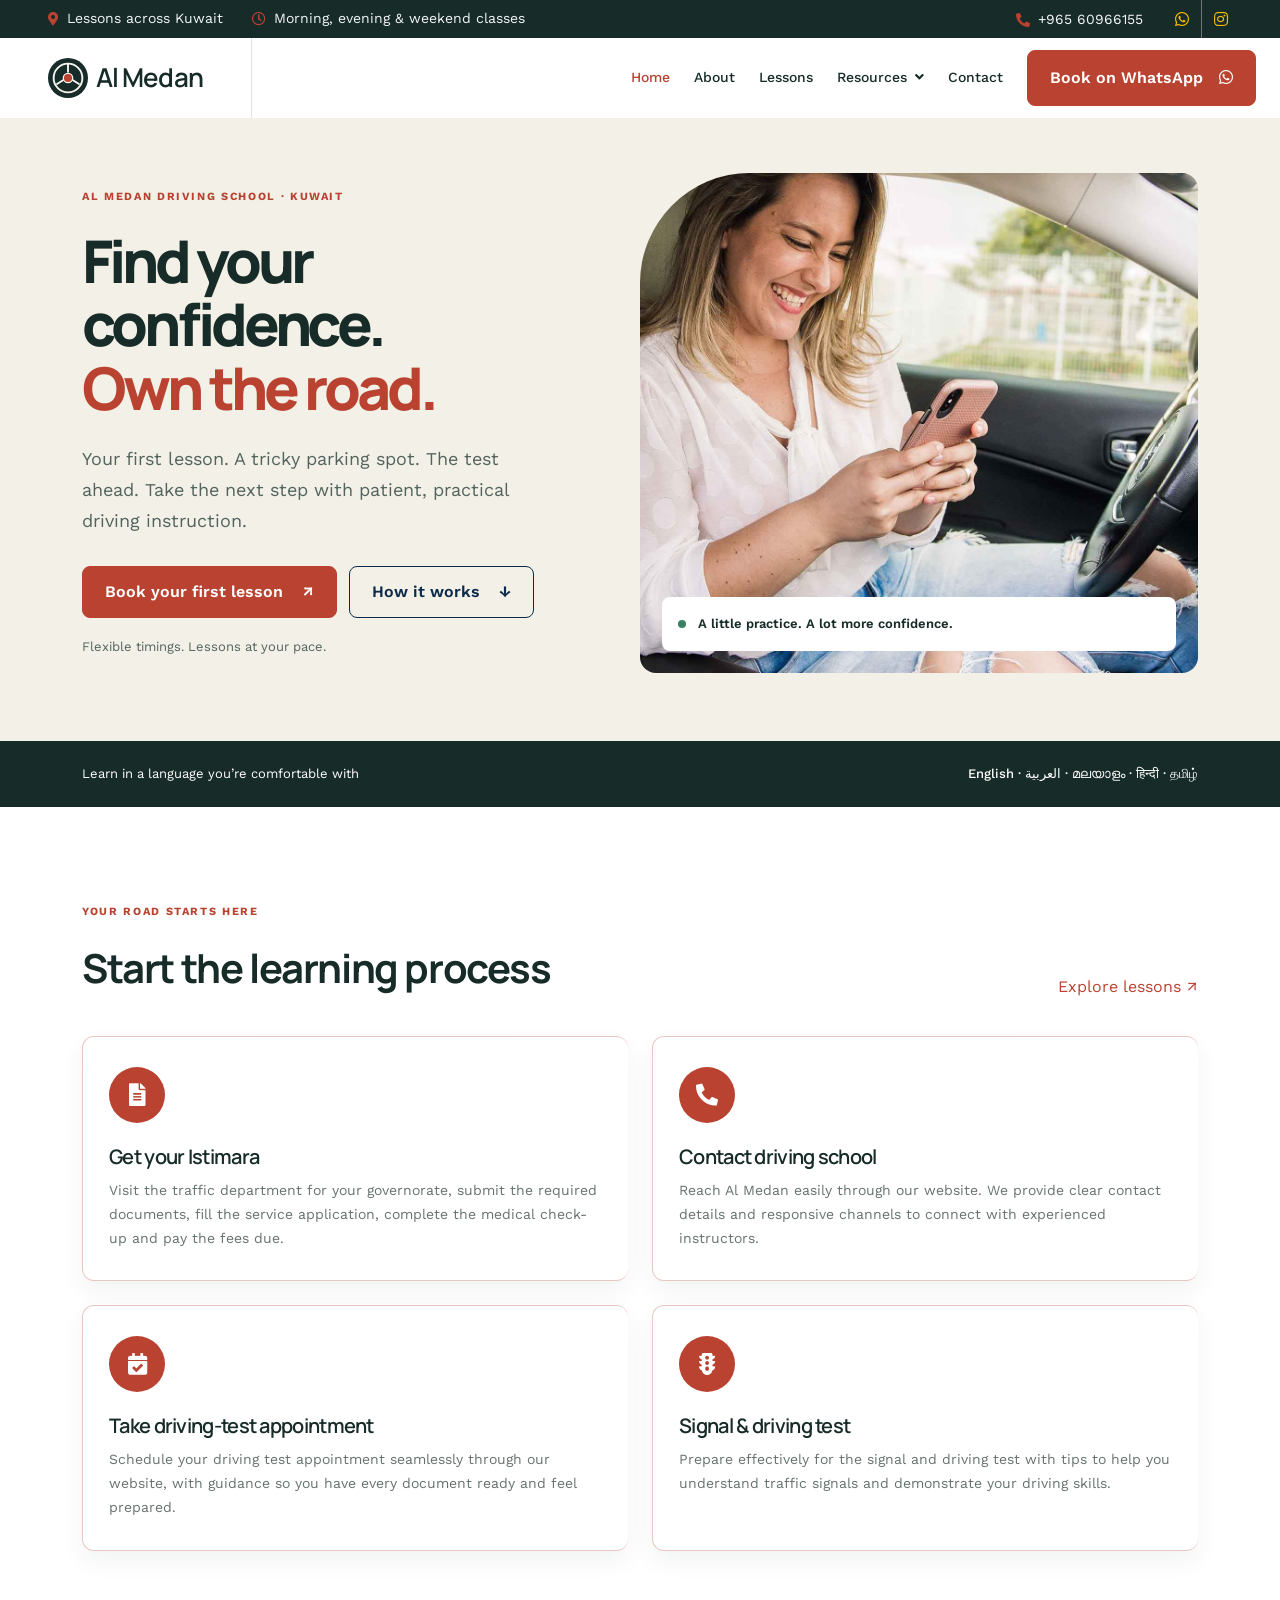
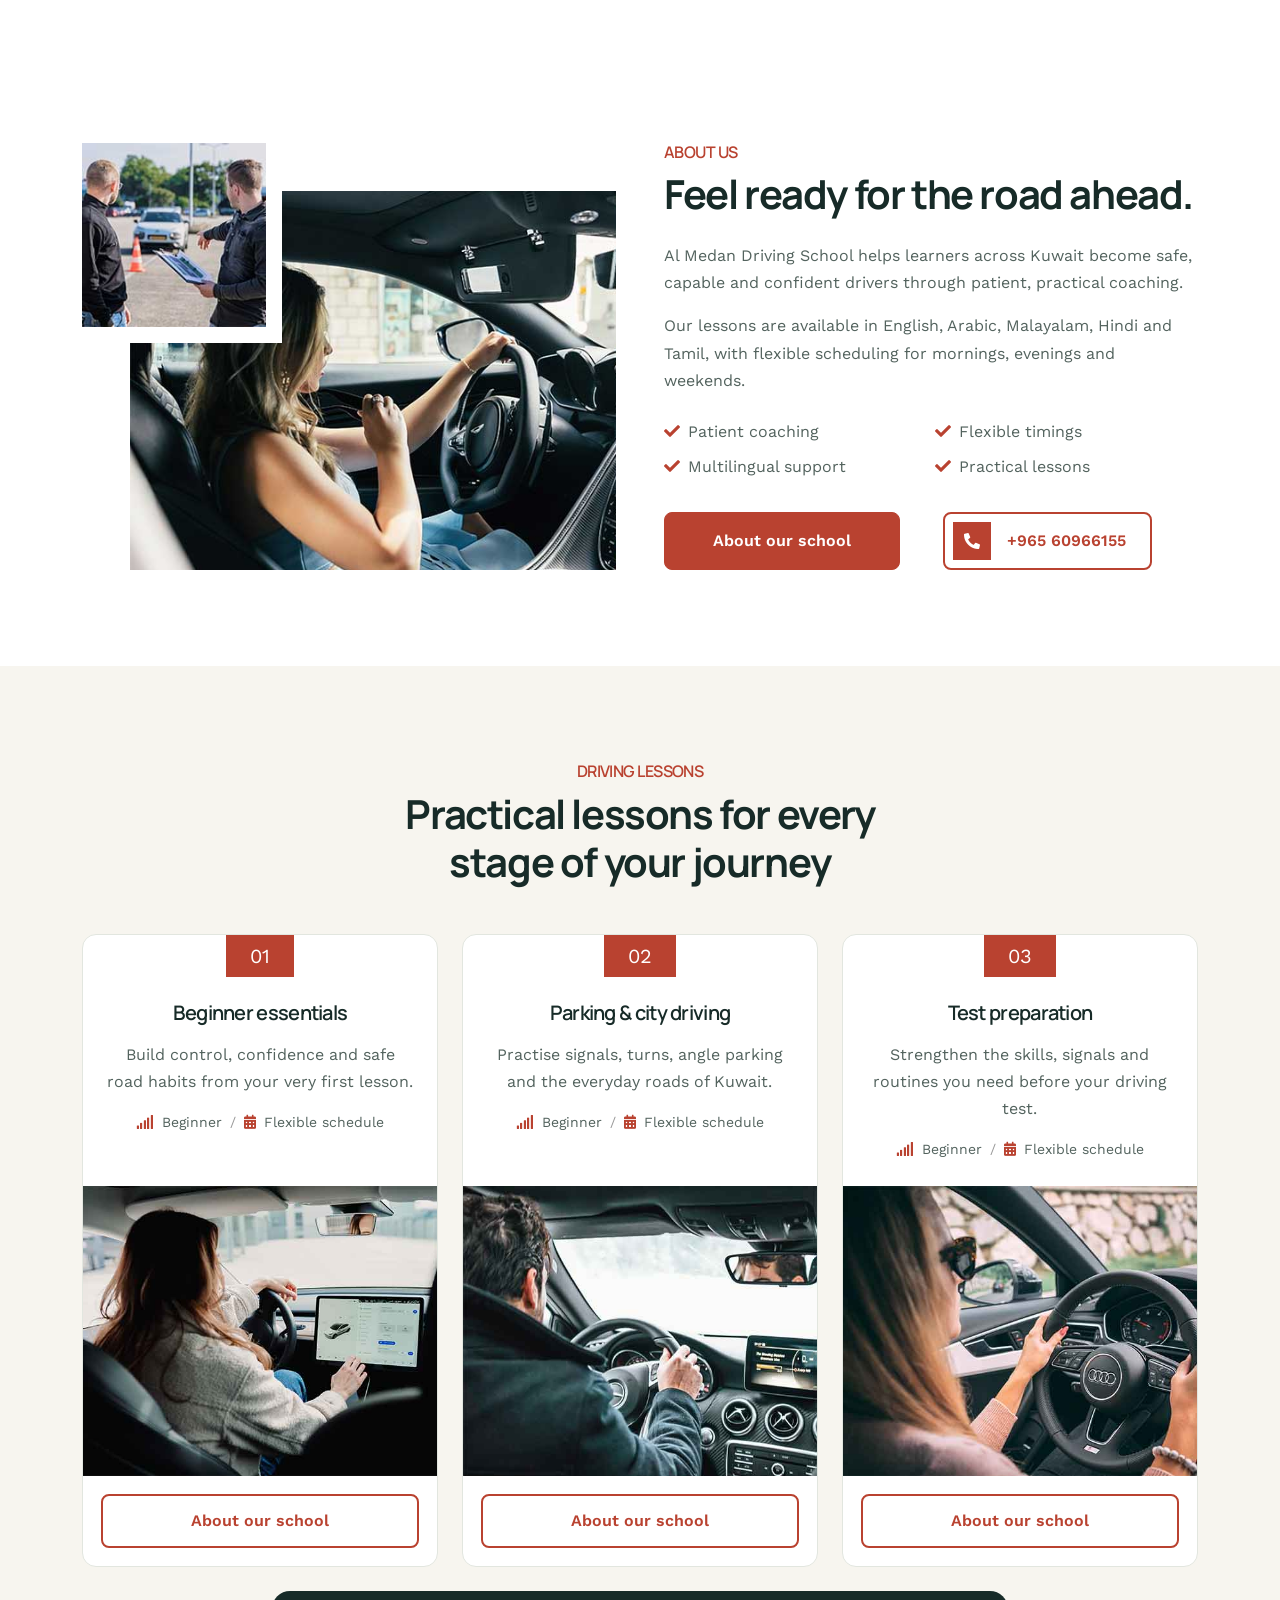
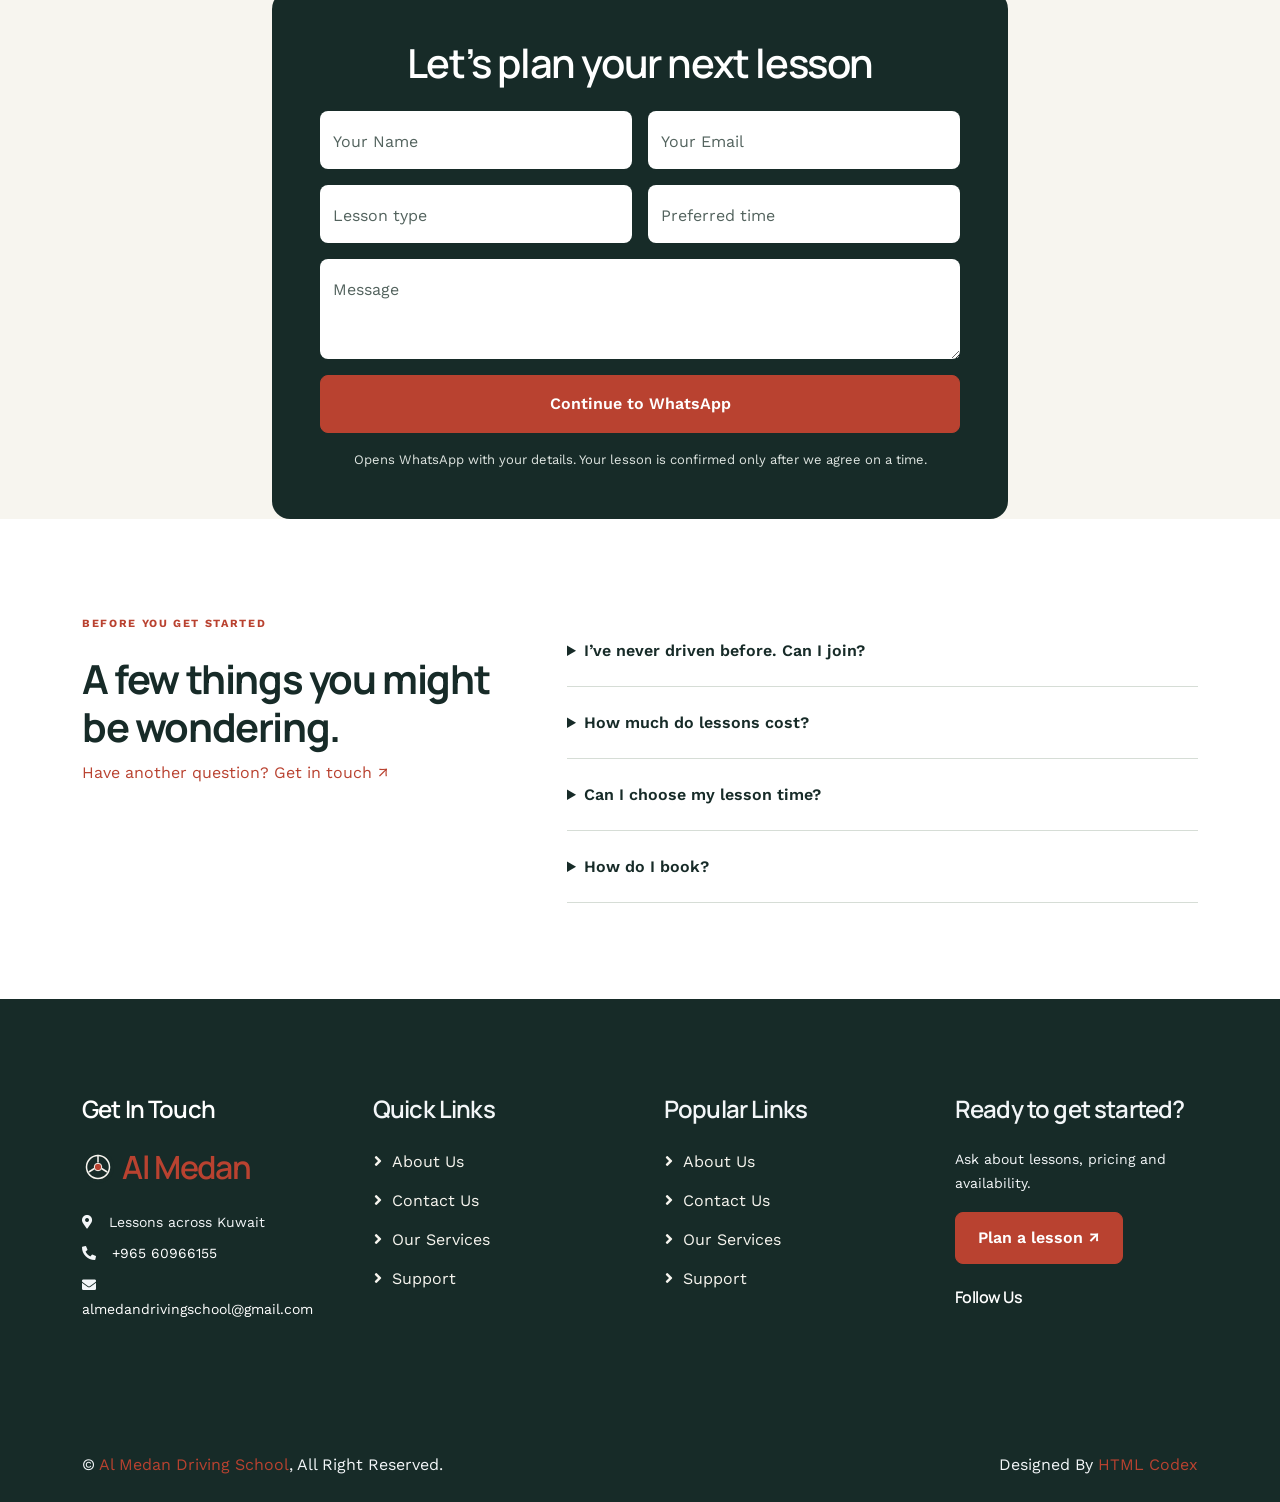
==== index.html @ 03fe1aea "fixes to logo and content" ====
<!DOCTYPE html>
<html lang="en">

<head>
    <meta charset="utf-8">
    <meta name="description" content="Al Medan Driving School offers practical driving lessons, test preparation and multilingual support across Kuwait.">
    <title>Al Medan Driving School | Drive with confidence</title>
    <meta content="width=device-width, initial-scale=1.0" name="viewport">
    <meta content="" name="keywords">
    

    <!-- Favicon -->
    <link rel="icon" type="image/svg+xml" href="img/logo-mark.svg">

    <!-- Google Web Fonts -->
    <link rel="preconnect" href="https://fonts.googleapis.com">
    <link rel="preconnect" href="https://fonts.gstatic.com" crossorigin>
    <link href="https://fonts.googleapis.com/css2?family=Manrope:wght@400;500;600;700;800&family=Work+Sans:wght@400;500;600;700&display=swap" rel="stylesheet"> 

    <!-- Icon Font Stylesheet -->
    <link href="https://cdnjs.cloudflare.com/ajax/libs/font-awesome/5.10.0/css/all.min.css" rel="stylesheet">
    <link href="https://cdn.jsdelivr.net/npm/bootstrap-icons@1.4.1/font/bootstrap-icons.css" rel="stylesheet">

    <!-- Libraries Stylesheet -->
    <link href="lib/animate/animate.min.css" rel="stylesheet">
    <link href="lib/owlcarousel/assets/owl.carousel.min.css" rel="stylesheet">

    <!-- Customized Bootstrap Stylesheet -->
    <link href="css/bootstrap.min.css" rel="stylesheet">

    <!-- Template Stylesheet -->
    <link href="css/style.css" rel="stylesheet">
</head>

<body>
    <a class="skip-link" href="#main-content">Skip to content</a>
    


    <!-- Topbar Start -->
    <div class="container-fluid bg-dark text-light p-0">
        <div class="row gx-0 d-none d-lg-flex">
            <div class="col-lg-7 px-5 text-start">
                <div class="h-100 d-inline-flex align-items-center me-4">
                    <small class="fa fa-map-marker-alt text-primary me-2"></small>
                    <small>Lessons across Kuwait</small>
                </div>
                <div class="h-100 d-inline-flex align-items-center">
                    <small class="far fa-clock text-primary me-2"></small>
                    <small>Morning, evening & weekend classes</small>
                </div>
            </div>
            <div class="col-lg-5 px-5 text-end">
                <div class="h-100 d-inline-flex align-items-center me-4">
                    <small class="fa fa-phone-alt text-primary me-2"></small>
                    <small>+965 60966155</small>
                </div>
                <div class="h-100 d-inline-flex align-items-center mx-n2">
                    <a class="btn btn-square btn-link rounded-0 border-0 border-end border-secondary" href="https://wa.me/96560966155" aria-label="WhatsApp"><i class="fab fa-whatsapp"></i></a>
                    <a class="btn btn-square btn-link rounded-0" href="https://www.instagram.com/almedandrivingschool/" aria-label="Instagram"><i class="fab fa-instagram"></i></a>
                </div>
            </div>
        </div>
    </div>
    <!-- Topbar End -->


    <!-- Navbar Start -->
    <nav class="navbar navbar-expand-lg bg-white navbar-light sticky-top p-0">
        <a href="index.html" class="navbar-brand d-flex align-items-center border-end px-4 px-lg-5">
            <img src="img/logo-mark.svg" width="40" height="40" class="me-2" alt=""><h2 class="m-0">Al Medan</h2>
        </a>
        <button type="button" class="navbar-toggler me-4" data-bs-toggle="collapse" data-bs-target="#navbarCollapse" aria-controls="navbarCollapse" aria-expanded="false" aria-label="Toggle navigation">
            <span class="navbar-toggler-icon"></span>
        </button>
        <div class="collapse navbar-collapse" id="navbarCollapse">
            <div class="navbar-nav ms-auto p-4 p-lg-0">
                <a href="index.html" class="nav-item nav-link active" aria-current="page">Home</a>
                <a href="about.html" class="nav-item nav-link">About</a>
                <a href="courses.html" class="nav-item nav-link">Lessons</a>
                <div class="nav-item dropdown">
                    <a href="#" class="nav-link dropdown-toggle" data-bs-toggle="dropdown">Resources</a>
                    <div class="dropdown-menu bg-light m-0">
                        <a href="appointment.html" class="dropdown-item">Book a lesson</a>
                        <a href="team.html" class="dropdown-item">Our instructor</a>
                        <a href="testimonial.html" class="dropdown-item">Student reviews</a>
                    </div>
                </div>
                <a href="contact.html" class="nav-item nav-link">Contact</a>
            </div>
            <a href="https://wa.me/96560966155?text=Hello%20Al%20Medan%2C%20I%20want%20to%20book%20a%20driving%20lesson" class="btn btn-primary py-4 px-lg-5 d-none d-lg-block">Book on WhatsApp<i class="fab fa-whatsapp ms-3"></i></a>
        </div>
    </nav>
    <!-- Navbar End -->


    <main id="main-content">
    <section class="hero-section">
      <div class="container"><div class="row align-items-center g-0">
        <div class="col-lg-6 hero-copy"><div class="hero-content">
          <p class="eyebrow">AL MEDAN DRIVING SCHOOL · KUWAIT</p>
          <h1>Find your confidence.<br><span>Own the road.</span></h1>
          <p class="hero-description">Your first lesson. A tricky parking spot. The test ahead. Take the next step with patient, practical driving instruction.</p>
          <div class="hero-actions"><a href="appointment.html" class="btn btn-primary">Book your first lesson <span aria-hidden="true">↗</span></a><a href="#process" class="btn btn-outline-dark">How it works <span aria-hidden="true">↓</span></a></div>
          <p class="hero-note">Flexible timings. Lessons at your pace.</p>
        </div></div>
        <div class="col-lg-6"><div class="hero-visual"><img src="img/carousel-1.jpg" alt="Driving practice with an instructor" fetchpriority="high" width="1920" height="1080"><div class="hero-photo-label"><span class="status-dot"></span> A little practice. A lot more confidence.</div></div></div>
      </div></div>
    </section>
    <div class="language-strip"><div class="container"><span>Learn in a language you’re comfortable with</span><strong>English · العربية · മലയാളം · हिन्दी · தமிழ்</strong></div></div>
    <section class="container py-6" id="process" aria-labelledby="process-title">
      <div class="section-heading"><div><p class="eyebrow">YOUR ROAD STARTS HERE</p><h2 id="process-title" class="display-6">Start the learning process</h2></div><a href="courses.html">Explore lessons <span aria-hidden="true">↗</span></a></div>
      <div class="row g-4">
        <div class="col-md-6"><div class="process-card"><div class="process-icon"><i class="fa fa-file-alt"></i></div><h3>Get your Istimara</h3><p>Visit the traffic department for your governorate, submit the required documents, fill the service application, complete the medical check-up and pay the fees due.</p></div></div>
        <div class="col-md-6"><div class="process-card"><div class="process-icon"><i class="fa fa-phone-alt"></i></div><h3>Contact driving school</h3><p>Reach Al Medan easily through our website. We provide clear contact details and responsive channels to connect with experienced instructors.</p></div></div>
        <div class="col-md-6"><div class="process-card"><div class="process-icon"><i class="fa fa-calendar-check"></i></div><h3>Take driving-test appointment</h3><p>Schedule your driving test appointment seamlessly through our website, with guidance so you have every document ready and feel prepared.</p></div></div>
        <div class="col-md-6"><div class="process-card"><div class="process-icon"><i class="fa fa-traffic-light"></i></div><h3>Signal &amp; driving test</h3><p>Prepare effectively for the signal and driving test with tips to help you understand traffic signals and demonstrate your driving skills.</p></div></div>
      </div>
    </section>


    <!-- About Start -->
    <div class="container-fluid py-6">
        <div class="container">
            <div class="row g-5">
                <div class="col-lg-6 wow fadeInUp" data-wow-delay="0.1s">
                    <div class="position-relative overflow-hidden ps-5 pt-5 h-100" style="min-height: 400px;">
                        <img class="position-absolute w-100 h-100" src="img/about-1.jpg" alt="" style="object-fit: cover;">
                        <img class="position-absolute top-0 start-0 bg-white pe-3 pb-3" src="img/about-2.jpg" alt="" style="width: 200px; height: 200px;">
                    </div>
                </div>
                <div class="col-lg-6 wow fadeInUp" data-wow-delay="0.5s">
                    <div class="h-100">
                        <h6 class="text-primary text-uppercase mb-2">About Us</h6>
                        <h1 class="display-6 mb-4">Feel ready for the road ahead.</h1>
                        <p>Al Medan Driving School helps learners across Kuwait become safe, capable and confident drivers through patient, practical coaching.</p>
                        <p class="mb-4">Our lessons are available in English, Arabic, Malayalam, Hindi and Tamil, with flexible scheduling for mornings, evenings and weekends.</p>
                        <div class="row g-2 mb-4 pb-2">
                            <div class="col-sm-6">
                                <i class="fa fa-check text-primary me-2"></i>Patient coaching
                            </div>
                            <div class="col-sm-6">
                                <i class="fa fa-check text-primary me-2"></i>Flexible timings
                            </div>
                            <div class="col-sm-6">
                                <i class="fa fa-check text-primary me-2"></i>Multilingual support 
                            </div>
                            <div class="col-sm-6">
                                <i class="fa fa-check text-primary me-2"></i>Practical lessons
                            </div>
                        </div>
                        <div class="row g-4">
                            <div class="col-sm-6">
                                <a class="btn btn-primary py-3 px-5" href="about.html">About our school</a>
                            </div>
                            <div class="col-sm-6">
                                <a class="d-inline-flex align-items-center btn btn-outline-primary border-2 p-2" href="tel:+96560966155">
                                    <span class="flex-shrink-0 btn-square bg-primary">
                                        <i class="fa fa-phone-alt text-white"></i>
                                    </span>
                                    <span class="px-3">+965 60966155</span>
                                </a>
                            </div>
                        </div>
                    </div>
                </div>
            </div>
        </div>
    </div>
    <!-- About End -->


    <!-- Courses Start -->
    <div class="container-fluid courses my-6 py-6 pb-0">
        <div class="container">
            <div class="text-center mx-auto mb-5 wow fadeInUp" data-wow-delay="0.1s" style="max-width: 500px;">
                <h6 class="text-primary text-uppercase mb-2">Driving lessons</h6>
                <h1 class="display-6 mb-4">Practical lessons for every stage of your journey</h1>
            </div>
            <div class="row g-4 justify-content-center">
                <div class="col-lg-4 col-md-6 wow fadeInUp" data-wow-delay="0.1s">
                    <div class="courses-item d-flex flex-column bg-white overflow-hidden h-100">
                        <div class="text-center p-4 pt-0">
                            <div class="d-inline-block bg-primary text-white fs-5 py-1 px-4 mb-4">01</div>
                            <h5 class="mb-3">Beginner essentials</h5>
                            <p>Build control, confidence and safe road habits from your very first lesson.</p>
                            <ol class="breadcrumb justify-content-center mb-0">
                                <li class="breadcrumb-item small"><i class="fa fa-signal text-primary me-2"></i>Beginner</li>
                                <li class="breadcrumb-item small"><i class="fa fa-calendar-alt text-primary me-2"></i>Flexible schedule</li>
                            </ol>
                        </div>
                        <div class="position-relative mt-auto">
                            <img class="img-fluid" src="img/courses-1.jpg" alt="">
                            <div class="courses-overlay">
                                <a class="btn btn-outline-primary border-2" href="about.html">About our school</a>
                            </div>
                        </div>
                    </div>
                </div>
                <div class="col-lg-4 col-md-6 wow fadeInUp" data-wow-delay="0.3s">
                    <div class="courses-item d-flex flex-column bg-white overflow-hidden h-100">
                        <div class="text-center p-4 pt-0">
                            <div class="d-inline-block bg-primary text-white fs-5 py-1 px-4 mb-4">02</div>
                            <h5 class="mb-3">Parking & city driving</h5>
                            <p>Practise signals, turns, angle parking and the everyday roads of Kuwait.</p>
                            <ol class="breadcrumb justify-content-center mb-0">
                                <li class="breadcrumb-item small"><i class="fa fa-signal text-primary me-2"></i>Beginner</li>
                                <li class="breadcrumb-item small"><i class="fa fa-calendar-alt text-primary me-2"></i>Flexible schedule</li>
                            </ol>
                        </div>
                        <div class="position-relative mt-auto">
                            <img class="img-fluid" src="img/courses-2.jpg" alt="">
                            <div class="courses-overlay">
                                <a class="btn btn-outline-primary border-2" href="about.html">About our school</a>
                            </div>
                        </div>
                    </div>
                </div>
                <div class="col-lg-4 col-md-6 wow fadeInUp" data-wow-delay="0.5s">
                    <div class="courses-item d-flex flex-column bg-white overflow-hidden h-100">
                        <div class="text-center p-4 pt-0">
                            <div class="d-inline-block bg-primary text-white fs-5 py-1 px-4 mb-4">03</div>
                            <h5 class="mb-3">Test preparation</h5>
                            <p>Strengthen the skills, signals and routines you need before your driving test.</p>
                            <ol class="breadcrumb justify-content-center mb-0">
                                <li class="breadcrumb-item small"><i class="fa fa-signal text-primary me-2"></i>Beginner</li>
                                <li class="breadcrumb-item small"><i class="fa fa-calendar-alt text-primary me-2"></i>Flexible schedule</li>
                            </ol>
                        </div>
                        <div class="position-relative mt-auto">
                            <img class="img-fluid" src="img/courses-3.jpg" alt="">
                            <div class="courses-overlay">
                                <a class="btn btn-outline-primary border-2" href="about.html">About our school</a>
                            </div>
                        </div>
                    </div>
                </div>
                <div class="col-lg-8 my-6 mb-0 wow fadeInUp" data-wow-delay="0.1s">
                    <div class="bg-primary text-center p-5">
                        <h1 class="mb-4">Let’s plan your next lesson</h1>
                        <form class="enquiry-form">
                            <div class="row g-3">
                                <div class="col-sm-6">
                                    <div class="form-floating">
                                        <input type="text" class="form-control border-0" id="gname" required autocomplete="name" maxlength="100" placeholder="Your name">
                                        <label for="gname">Your Name</label>
                                    </div>
                                </div>
                                <div class="col-sm-6">
                                    <div class="form-floating">
                                        <input autocomplete="email" type="email" class="form-control border-0" id="gmail" placeholder="Your email">
                                        <label for="gmail">Your Email</label>
                                    </div>
                                </div>
                                <div class="col-sm-6">
                                    <div class="form-floating">
                                        <input type="text" class="form-control border-0" id="cname" placeholder="Lesson type">
                                        <label for="cname">Lesson type</label>
                                    </div>
                                </div>
                                <div class="col-sm-6">
                                    <div class="form-floating">
                                        <input type="text" class="form-control border-0" id="cage" placeholder="Preferred time">
                                        <label for="cage">Preferred time</label>
                                    </div>
                                </div>
                                <div class="col-12">
                                    <div class="form-floating">
                                        <textarea class="form-control border-0" placeholder="Leave a message here" id="message" style="height: 100px"></textarea>
                                        <label for="message">Message</label>
                                    </div>
                                </div>
                                <div class="col-12">
                                    <button class="btn btn-dark w-100 py-3" type="submit">Continue to WhatsApp</button>
                                </div>
                            </div>
                        <p class="form-note mt-3 mb-0">Opens WhatsApp with your details. Your lesson is confirmed only after we agree on a time.</p></form>
                    </div>
                </div>
            </div>
        </div>
    </div>
    <!-- Courses End -->


    <section class="container py-6" aria-labelledby="faq-title"><div class="row g-5"><div class="col-lg-5"><p class="eyebrow">BEFORE YOU GET STARTED</p><h2 class="display-6" id="faq-title">A few things you might be wondering.</h2><a href="contact.html">Have another question? Get in touch ↗</a></div><div class="col-lg-7 faq-list"><details><summary>I’ve never driven before. Can I join?</summary><p>Beginner lessons focus on vehicle control and safe road habits. Tell us your experience when you enquire so we can discuss a suitable starting point.</p></details><details><summary>How much do lessons cost?</summary><p>Contact us for current pricing and available lesson options before you book.</p></details><details><summary>Can I choose my lesson time?</summary><p>Ask about morning, evening and weekend classes. Your instructor will confirm an available time with you.</p></details><details><summary>How do I book?</summary><p>Complete the enquiry form to prepare a WhatsApp message. Send it to discuss lesson options and confirm your booking.</p></details></div></div></section>


    </main>
    <!-- Footer Start -->
    <div class="container-fluid bg-dark text-light footer my-6 mb-0 py-6 wow fadeIn" data-wow-delay="0.1s">
        <div class="container">
            <div class="row g-5">
                <div class="col-lg-3 col-md-6">
                    <h4 class="text-white mb-4">Get In Touch</h4>
                    <h2 class="text-primary mb-4 d-flex align-items-center gap-2"><img src="img/logo-mark.svg" width="32" height="32" alt="">Al Medan</h2>
                    <p class="mb-2"><i class="fa fa-map-marker-alt me-3"></i>Lessons across Kuwait</p>
                    <p class="mb-2"><i class="fa fa-phone-alt me-3"></i><a href="tel:+96560966155">+965 60966155</a></p>
                    <p class="mb-2"><i class="fa fa-envelope me-3"></i><a href="mailto:almedandrivingschool@gmail.com">almedandrivingschool@gmail.com</a></p>
                </div>
                <div class="col-lg-3 col-md-6">
                    <h4 class="text-light mb-4">Quick Links</h4>
                    <a class="btn btn-link" href="about.html">About Us</a>
                    <a class="btn btn-link" href="contact.html">Contact Us</a>
                    <a class="btn btn-link" href="courses.html">Our Services</a>
                    
                    <a class="btn btn-link" href="contact.html">Support</a>
                </div>
                <div class="col-lg-3 col-md-6">
                    <h4 class="text-light mb-4">Popular Links</h4>
                    <a class="btn btn-link" href="about.html">About Us</a>
                    <a class="btn btn-link" href="contact.html">Contact Us</a>
                    <a class="btn btn-link" href="courses.html">Our Services</a>
                    
                    <a class="btn btn-link" href="contact.html">Support</a>
                </div>
                <div class="col-lg-3 col-md-6">
                    <h4 class="text-light mb-4">Ready to get started?</h4><p>Ask about lessons, pricing and availability.</p><a class="btn btn-primary" href="appointment.html">Plan a lesson ↗</a>
                    <h6 class="text-white mt-4 mb-3">Follow Us</h6>
                    <div class="d-flex pt-2">
                        
                        
                        
                        
                    </div>
                </div>
            </div>
        </div>
    </div>
    <!-- Footer End -->


    <!-- Copyright Start -->
    <div class="container-fluid copyright text-light py-4 wow fadeIn" data-wow-delay="0.1s">
        <div class="container">
            <div class="row">
                <div class="col-md-6 text-center text-md-start mb-3 mb-md-0">
                    &copy; <a href="index.html">Al Medan Driving School</a>, All Right Reserved.
                </div>
                <div class="col-md-6 text-center text-md-end">
                    <!--/*** The author’s attribution link must remain intact in the template. ***/-->
                    <!--/*** If you wish to remove this credit link, please purchase the Pro Version . ***/-->
                    Designed By <a href="https://htmlcodex.com">HTML Codex</a>
                </div>
            </div>
        </div>
    </div>
    <!-- Copyright End -->


<div class="mobile-contact"><a href="tel:+96560966155">Call us</a><a href="appointment.html">Book a lesson ↗</a></div>
    <!-- Back to Top -->
    <a href="#" aria-label="Back to top" class="btn btn-lg btn-primary btn-lg-square back-to-top"><i class="bi bi-arrow-up"></i></a>


    <!-- JavaScript Libraries -->
    <script src="https://code.jquery.com/jquery-3.4.1.min.js"></script>
    <script src="https://cdn.jsdelivr.net/npm/bootstrap@5.0.0/dist/js/bootstrap.bundle.min.js"></script>
    <script src="lib/wow/wow.min.js"></script>
    <script src="lib/easing/easing.min.js"></script>
    <script src="lib/waypoints/waypoints.min.js"></script>
    <script src="lib/owlcarousel/owl.carousel.min.js"></script>

    <!-- Template Javascript -->
    <script src="js/main.js"></script>
</body>

</html>
---- css/style.css ----
/********** Template CSS **********/
:root {
    --primary: #E85C46;
    --secondary: #66736D;
    --light: #F5F1E9;
    --dark: #17211F;
}

.py-6 {
    padding-top: 6rem;
    padding-bottom: 6rem;
}
.back-to-top {
    position: fixed;
    display: none;
    right: 30px;
    bottom: 30px;
    z-index: 99;
}


/*** Spinner ***/

.hero-section { background: #F5F1E9; }
.hero-copy { min-height: 560px; display: flex; align-items: center; }
.hero-content { max-width: 590px; margin: 0 auto; padding: 70px 30px; }
.hero-content h1 { font-family: Manrope, sans-serif; font-weight: 800; letter-spacing: -0.06em; }
.hero-content h1 span, .display-6 span { color: var(--primary); }
.hero-image { min-height: 560px; background: url(../img/carousel-1.jpg) center/cover; }
.hero-image img { width: 100%; height: 100%; min-height: 560px; object-fit: cover; mix-blend-mode: multiply; opacity: .88; }
.hero-trust { display: flex; gap: 12px; align-items: center; color: var(--secondary); font-size: 12px; }
.hero-trust strong { color: var(--dark); font: 800 25px Manrope, sans-serif; }
.hero-badge { position: absolute; right: 9%; bottom: 45px; display: flex; align-items: center; gap: 8px; padding: 17px 22px; color: var(--dark); background: #F3BD00; font-size: 10px; font-weight: 700; line-height: 1.15; text-transform: uppercase; }
.hero-badge strong { font: 800 36px Manrope, sans-serif; }
.process-card { min-height: 245px; padding: 25px 20px; border-top: 1px solid #D4CEC2; border-right: 1px solid #D4CEC2; }
.process-card:last-child { border-right: 0; }.process-card small { color: var(--primary); font-weight: 700; }.process-card > i { display: block; margin: 28px 0 17px; color: var(--primary); font-size: 26px; }.process-card p { color: var(--secondary); font-size: 13px; }.process-card a { color: var(--primary); font-size: 12px; font-weight: 700; }
.feature-image, .instructor-image { position: relative; }.feature-image img { width: 100%; height: 430px; object-fit: cover; }.feature-image span { position: absolute; right: 15px; bottom: 15px; padding: 16px; color: white; background: var(--dark); font-size: 10px; text-transform: uppercase; }.feature-image strong { color: #F3BD00; font: 800 30px Manrope, sans-serif; }
.feature-point { min-height: 74px; padding: 13px 0; border-top: 1px solid #D4CEC2; }.feature-point i { display: inline-grid; place-items: center; width: 20px; height: 20px; margin-right: 8px; border-radius: 50%; color: white; background: var(--primary); font-size: 10px; }.feature-point strong, .feature-point small { display: block; margin-left: 29px; }.feature-point strong { margin-top: -20px; font-size: 13px; }.feature-point small { color: var(--secondary); font-size: 11px; }
.instructor-image img { width: 100%; height: 430px; object-fit: cover; }.instructor-image span { position: absolute; right: -18px; bottom: 25px; padding: 12px 16px; color: white; background: var(--primary); font-size: 11px; font-weight: 700; }.instructor-signature { font: italic 700 25px Georgia, serif; }.instructor-signature small { display: block; color: var(--secondary); font: 10px Work Sans, sans-serif; letter-spacing: .12em; text-transform: uppercase; }
.booking-band { background: var(--dark); }.booking-band h2 { font-family: Manrope, sans-serif; font-weight: 800; }.booking-band .text-primary { color: #F3BD00 !important; }
.accordion-item { border-color: #D4CEC2; background: transparent; }.accordion-button { color: var(--dark); background: transparent; box-shadow: none !important; font-weight: 700; }.accordion-button:not(.collapsed) { color: var(--primary); background: transparent; }.accordion-body { color: var(--secondary); }
#spinner {
    opacity: 0;
    visibility: hidden;
    transition: opacity .5s ease-out, visibility 0s linear .5s;
    z-index: 99999;
}

#spinner.show {
    transition: opacity .5s ease-out, visibility 0s linear 0s;
    visibility: visible;
    opacity: 1;
}


/*** Button ***/
.btn {
    font-weight: 500;
    transition: .5s;
}

.btn.btn-primary,
.btn.btn-outline-primary:hover {
    color: #FFFFFF;
}

.btn-square {
    width: 38px;
    height: 38px;
}

.btn-sm-square {
    width: 32px;
    height: 32px;
}

.btn-lg-square {
    width: 48px;
    height: 48px;
}

.btn-square,
.btn-sm-square,
.btn-lg-square {
    padding: 0;
    display: flex;
    align-items: center;
    justify-content: center;
    font-weight: normal;
}


/*** Navbar ***/
.navbar.sticky-top {
    top: -100px;
    transition: .5s;
}

.navbar .navbar-brand,
.navbar a.btn {
    height: 80px
}

.navbar .navbar-nav .nav-link {
    margin-right: 30px;
    padding: 25px 0;
    color: var(--dark);
    font-weight: 500;
    text-transform: uppercase;
    outline: none;
}

.navbar .navbar-nav .nav-link:hover,
.navbar .navbar-nav .nav-link.active {
    color: var(--primary);
}

.navbar .dropdown-toggle::after {
    border: none;
    content: "\f107";
    font-family: "Font Awesome 5 Free";
    font-weight: 900;
    vertical-align: middle;
    margin-left: 8px;
}

@media (max-width: 991.98px) {
    .navbar .navbar-nav .nav-link  {
        margin-right: 0;
        padding: 10px 0;
    }

    .navbar .navbar-nav {
        border-top: 1px solid #EEEEEE;
    }
}

@media (min-width: 992px) {
    .navbar .nav-item .dropdown-menu {
        display: block;
        border: none;
        margin-top: 0;
        top: 150%;
        opacity: 0;
        visibility: hidden;
        transition: .5s;
    }

    .navbar .nav-item:hover .dropdown-menu {
        top: 100%;
        visibility: visible;
        transition: .5s;
        opacity: 1;
    }
}


/*** Header ***/
.carousel-caption {
    top: 0;
    left: 0;
    right: 0;
    bottom: 0;
    display: flex;
    align-items: center;
    justify-content: center;
    text-align: center;
    background: rgba(0, 0, 0, .75);
    z-index: 1;
}

.carousel-control-prev,
.carousel-control-next {
    width: 15%;
}

.carousel-control-prev-icon,
.carousel-control-next-icon {
    width: 3rem;
    height: 3rem;
    background-color: var(--primary);
    border: 10px solid var(--primary);
}

@media (max-width: 768px) {
    #header-carousel .carousel-item {
        position: relative;
        min-height: 450px;
    }
    
    #header-carousel .carousel-item img {
        position: absolute;
        width: 100%;
        height: 100%;
        object-fit: cover;
    }
}

.page-header {
    background: linear-gradient(rgba(0, 0, 0, .75), rgba(0, 0, 0, .75)), url(../img/carousel-1.jpg) center center no-repeat;
    background-size: cover;
}

.breadcrumb-item+.breadcrumb-item::before {
    color: #999999;
}



/*** Courses ***/
.courses {
    min-height: 100vh;
    background: linear-gradient(rgba(255, 255, 255, .9), rgba(255, 255, 255, .9)), url(../img/carousel-1.jpg) center center no-repeat;
    background-attachment: fixed;
    background-size: cover;
}

.courses-item .courses-overlay {
    position: absolute;
    width: 100%;
    height: 0;
    top: 0;
    left: 0;
    display: flex;
    align-items: center;
    justify-content: center;
    background: rgba(0, 0, 0, .5);
    overflow: hidden;
    opacity: 0;
    transition: .5s;
}

.courses-item:hover .courses-overlay {
    height: 100%;
    opacity: 1;
}


/*** Team ***/
.team-items {
    margin: -.75rem;
}

.team-item {
    padding: .75rem;
}

.team-item::after {
    position: absolute;
    content: "";
    width: 100%;
    height: 0;
    top: 0;
    left: 0;
    background: #FFFFFF;
    transition: .5s;
    z-index: -1;
}

.team-item:hover::after {
    height: 100%;
    background: var(--primary);
}

.team-item .team-social {
    position: absolute;
    width: 100%;
    height: 0;
    top: 0;
    left: 0;
    display: flex;
    align-items: center;
    justify-content: center;
    background: rgba(0, 0, 0, .75);
    overflow: hidden;
    opacity: 0;
    transition: .5s;
}

.team-item:hover .team-social {
    height: 100%;
    opacity: 1;
}


/*** Testimonial ***/
.testimonial-carousel .owl-dots {
    height: 40px;
    margin-top: 25px;
    display: flex;
    align-items: center;
    justify-content: center;
}

.testimonial-carousel .owl-dot {
    position: relative;
    display: inline-block;
    margin: 0 5px;
    width: 20px;
    height: 20px;
    background: transparent;
    border: 2px solid var(--primary);
    transition: .5s;
}

.testimonial-carousel .owl-dot.active {
    width: 40px;
    height: 40px;
    background: var(--primary);
}

.testimonial-carousel .owl-item img {
    width: 150px;
    height: 150px;
}


/*** Footer ***/
.footer .btn.btn-link {
    display: block;
    margin-bottom: 5px;
    padding: 0;
    text-align: left;
    color: var(--light);
    font-weight: normal;
    text-transform: capitalize;
    transition: .3s;
}

.footer .btn.btn-link::before {
    position: relative;
    content: "\f105";
    font-family: "Font Awesome 5 Free";
    font-weight: 900;
    color: var(--light);
    margin-right: 10px;
}

.footer .btn.btn-link:hover {
    color: var(--primary);
    letter-spacing: 1px;
    box-shadow: none;
}

.copyright {
    background: #092139;
}

.copyright a {
    color: var(--primary);
}

.copyright a:hover {
    color: var(--light);
}
/* Shared visual system and responsive interaction states. */
:root { --primary: #b94230; --dark: #172b28; --light: #f7f5ef; }
body { color: #53635e; font-family: 'Work Sans', sans-serif; line-height: 1.7; }
h1,h2,h3,h4,h5,h6 { color: var(--dark); font-family: Manrope, sans-serif; letter-spacing: -.035em; }
a { color: var(--primary); } a:hover { color: #8e3022; }
.text-primary { color: var(--primary) !important; }.bg-primary { background-color: var(--primary) !important; }.bg-dark,.copyright { background-color: var(--dark) !important; }.bg-light { background-color: var(--light) !important; }
.btn { border-radius: 8px; font-weight: 600; padding: 13px 22px; transition: background-color .2s, transform .2s; }
.btn-primary { background: var(--primary); border-color: var(--primary); }.btn-primary:hover,.btn-primary:focus { background: #963425; border-color: #963425; }.btn-outline-primary { color: var(--primary); border-color: var(--primary); }.btn-outline-primary:hover { background: var(--primary); border-color: var(--primary); }
.btn-square,.btn-sm-square,.btn-lg-square { padding: 0; }
:focus-visible { outline: 3px solid #167d8d !important; outline-offset: 4px; }
.skip-link { position: fixed; left: 16px; top: -100px; padding: 12px 20px; background: white; z-index: 10000; }.skip-link:focus { top: 12px; }
.navbar.sticky-top { top: 0; }.navbar .navbar-nav .nav-link { text-transform: none; font-size: 14px; margin-right: 24px; }.navbar .navbar-brand h2 { font-size: 26px; }.navbar a.btn { height: auto; margin: 12px 24px 12px 0; padding: 15px 22px !important; }
.navbar .nav-item .dropdown-menu.show,.navbar .nav-item:focus-within .dropdown-menu { top: 100%; opacity: 1; visibility: visible; }
.hero-section { background: #f2f0e7; padding: 35px 0 48px; }.hero-copy { min-height: 520px; }.hero-content { padding: 35px 50px 35px 0; margin: 0; }.hero-content h1 { font-size: clamp(2.7rem,4.6vw,4.5rem); line-height: 1.08; letter-spacing: -.065em; margin-bottom: 25px; }.eyebrow { font-size: 11px; font-weight: 700; letter-spacing: .15em; color: var(--primary); margin-bottom: 22px; }.hero-description { max-width: 460px; font-size: 18px; }.hero-actions { display: flex; flex-wrap: wrap; gap: 12px; margin-top: 30px; }.hero-actions span { margin-left: 14px; }.hero-note { font-size: 13px; margin: 18px 0 0; }.hero-visual { position: relative; height: 500px; border-radius: 110px 16px 16px 16px; overflow: hidden; }.hero-visual img { width: 100%; height: 100%; object-fit: cover; object-position: 60% center; }.hero-photo-label { position: absolute; bottom: 22px; left: 22px; right: 22px; padding: 16px; border-radius: 8px; background: #fff; color: var(--dark); font-size: 13px; font-weight: 600; }.status-dot { display: inline-block; width: 8px; height: 8px; background: #398064; border-radius: 50%; margin-right: 8px; }
.language-strip { background: var(--dark); color: #fff; padding: 22px 0; font-size: 13px; }.language-strip .container { display: flex; justify-content: space-between; gap: 16px; flex-wrap: wrap; }.language-strip strong { font-weight: 500; }
.section-heading { display: flex; align-items: end; justify-content: space-between; gap: 24px; margin-bottom: 36px; }.section-heading h2 { max-width: 580px; }.section-heading a { flex-shrink: 0; }.step-card { height: 100%; border-top: 1px solid #d6ddd6; padding: 24px 20px 12px 0; }.step-card > span { color: var(--primary); font-size: 11px; letter-spacing: .1em; font-weight: 700; }.step-card h3 { font-size: 22px; margin-top: 25px; }.step-card p { font-size: 15px; }
.process-card { height: 100%; background: #fff; border: 1px solid rgba(185,66,48,.3); border-radius: 12px; padding: 30px 26px; box-shadow: 0 10px 24px rgba(23,43,40,.06); transition: box-shadow .2s ease, transform .2s ease; }.process-card:hover { box-shadow: 0 14px 30px rgba(23,43,40,.1); transform: translateY(-2px); }.process-icon { width: 56px; height: 56px; border-radius: 50%; background: var(--primary); color: #fff; display: flex; align-items: center; justify-content: center; font-size: 22px; margin-bottom: 22px; }.process-card h3 { font-size: 20px; margin-bottom: 10px; }.process-card p { font-size: 14px; margin-bottom: 0; }
.courses { background: var(--light); min-height: auto; }.courses-item { border: 1px solid #e2e6df; border-radius: 14px; }.courses-item img { width: 100%; }.courses-item .courses-overlay { position: static; height: auto; opacity: 1; background: transparent; padding: 18px; }.courses-item .courses-overlay a { width: 100%; }
.courses .bg-primary.text-center { background: var(--dark) !important; border-radius: 18px; }.courses .bg-primary h1 { color: white; }.courses .bg-primary .btn-dark { background: var(--primary); border-color: var(--primary); }
.form-control { border-radius: 8px; }.form-control:focus { border-color: #167d8d !important; box-shadow: 0 0 0 3px #167d8d33; }.form-note { font-size: 13px; }.courses .form-note { color: #e0e6e2; }
.faq-list details { border-bottom: 1px solid #d6ddd6; padding: 22px 0; }.faq-list summary { cursor: pointer; color: var(--dark); font-weight: 600; }.faq-list details p { margin: 16px 0 0; }
.footer { font-size: 14px; }.footer a { overflow-wrap: anywhere; }.footer p a { color: #fff; }.footer .btn-link { min-height: 34px; }.page-header { padding-top: 4rem !important; padding-bottom: 4rem !important; }.mobile-contact { display: none; }
@media(max-width: 991.98px) { .hero-copy { min-height: auto; }.hero-content { max-width: 680px; padding: 30px 0; }.hero-visual { height: 360px; border-top-left-radius: 65px; }.navbar .navbar-brand { height: 68px; }.py-6 { padding-top: 4rem; padding-bottom: 4rem; }.navbar-collapse { max-height: calc(100dvh - 68px); overflow-y: auto; } }
@media(max-width: 575.98px) { body { padding-bottom: 76px; }.hero-section { padding: 10px 8px 28px; }.hero-content h1 { font-size: 2.8rem; }.hero-description { font-size: 16px; }.hero-actions .btn { flex: 1 1 auto; }.hero-visual { height: 285px; }.hero-photo-label { left: 12px; right: 12px; bottom: 12px; font-size: 11px; }.section-heading { display: block; }.section-heading a { display: inline-block; margin-top: 14px; }.display-6 { font-size: 1.95rem; }.p-5 { padding: 1.5rem !important; }.mobile-contact { position: fixed; bottom: 0; left: 0; right: 0; z-index: 1030; display: flex; gap: 10px; padding: 10px 16px calc(10px + env(safe-area-inset-bottom)); background: white; border-top: 1px solid #d6ddd6; }.mobile-contact a { flex: 1; text-align: center; border: 1px solid #d6ddd6; border-radius: 8px; padding: 11px; font-weight: 600; }.mobile-contact a:last-child { background: var(--primary); border-color: var(--primary); color: white; }.back-to-top { bottom: 90px; right: 16px; } }
@media(prefers-reduced-motion: reduce) { *,*::before,*::after { animation: none !important; transition: none !important; scroll-behavior: auto !important; } }
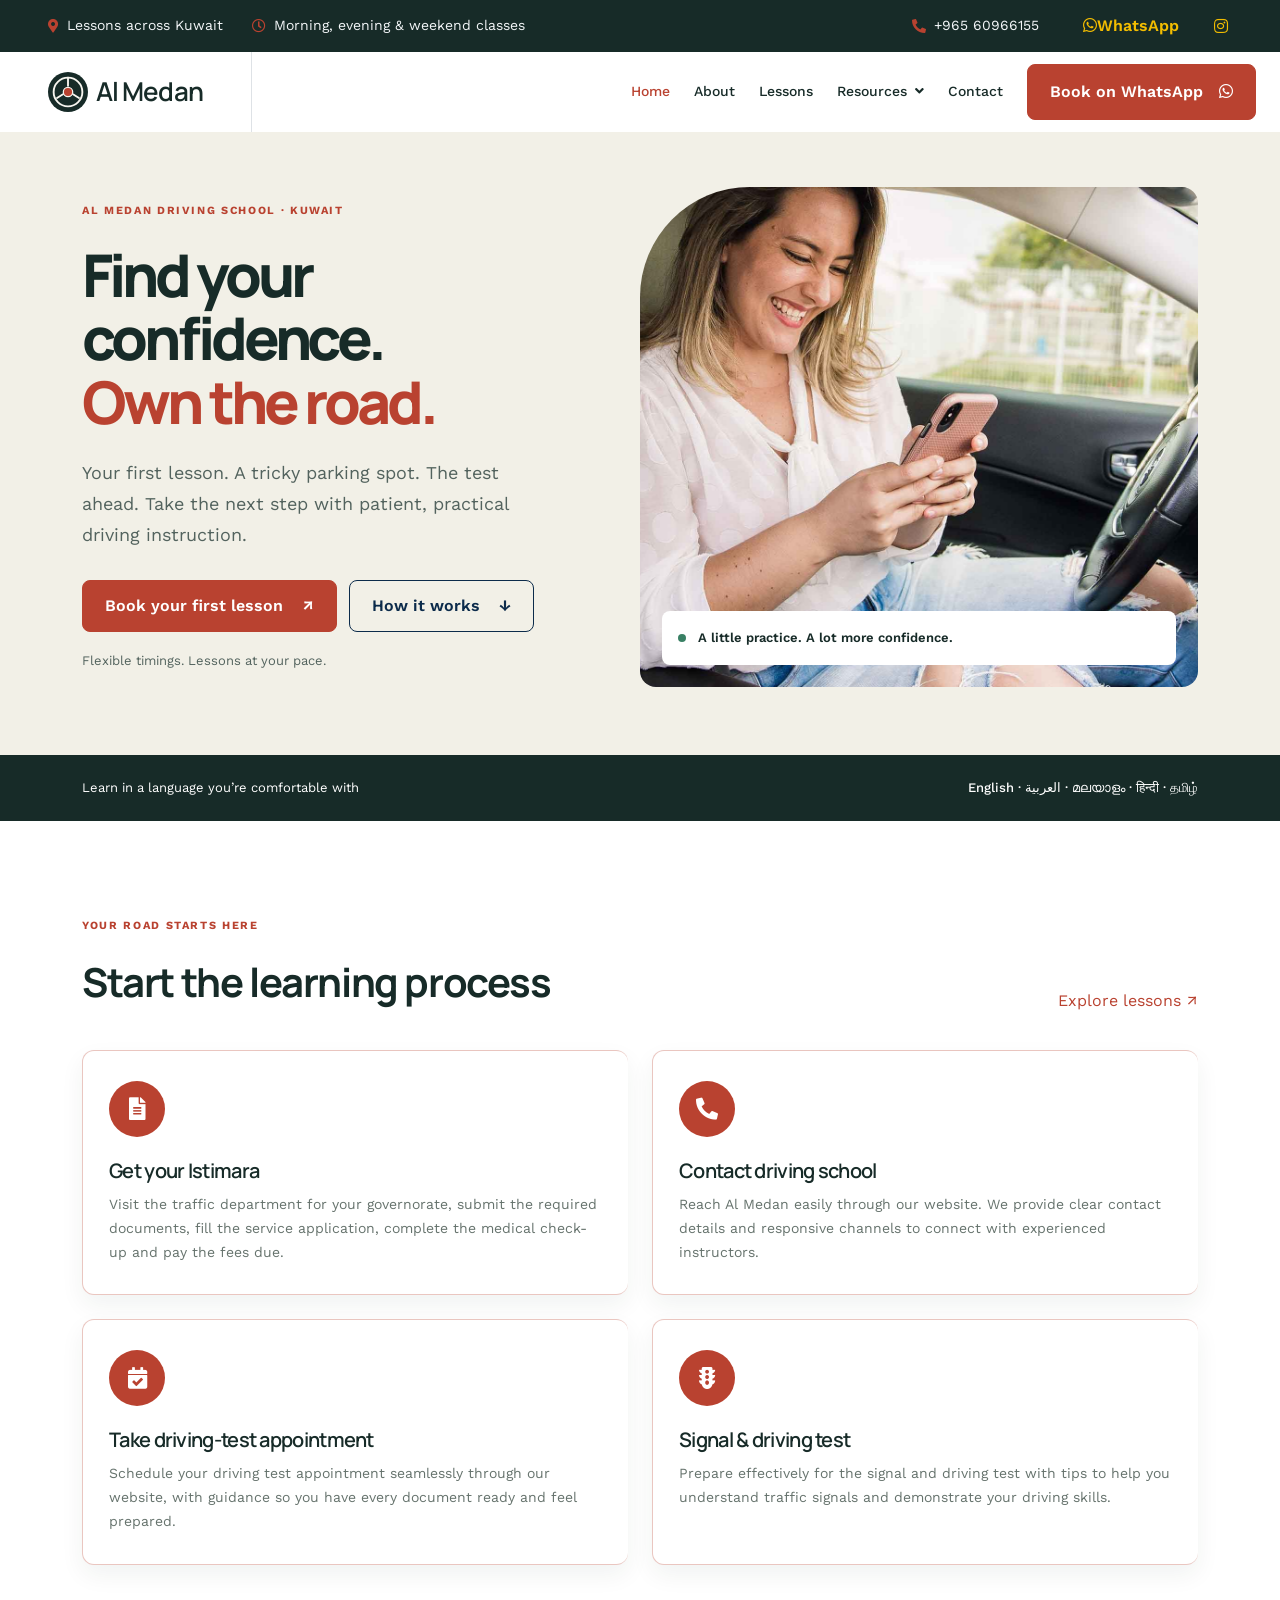
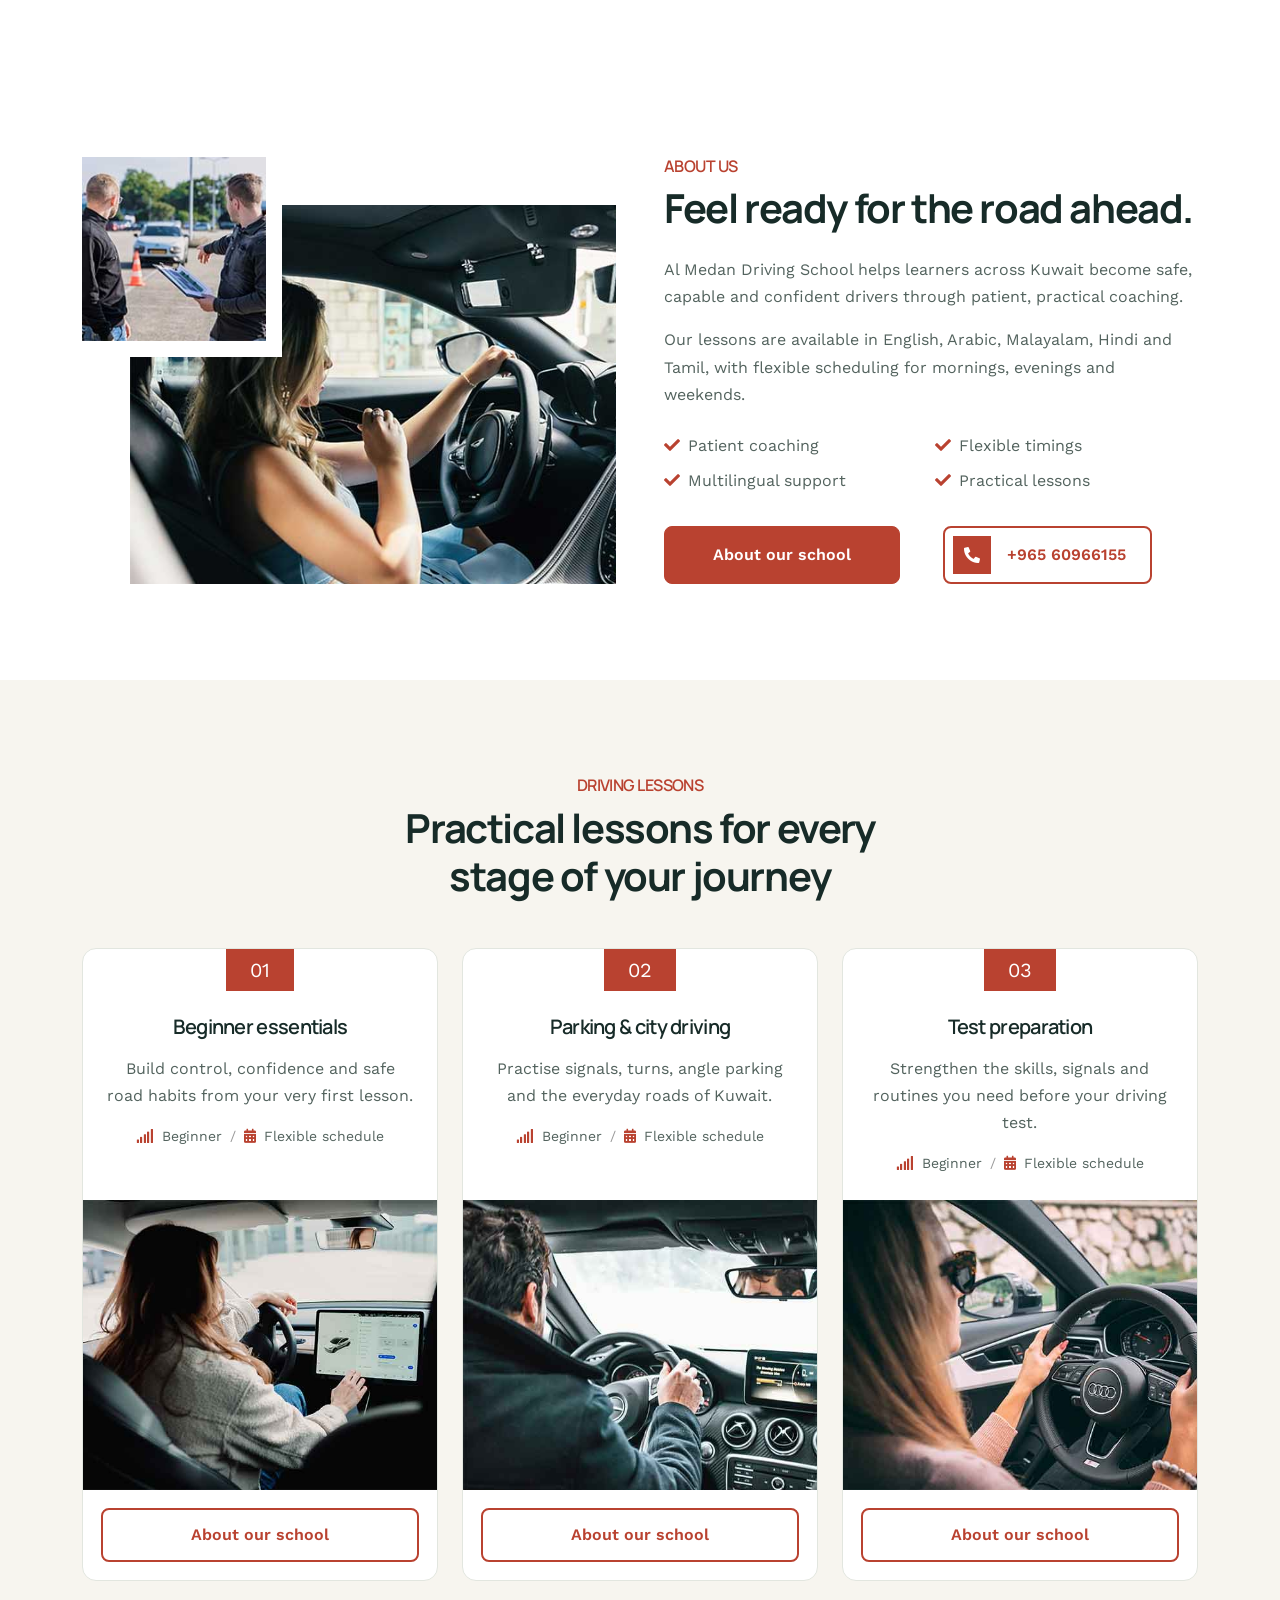
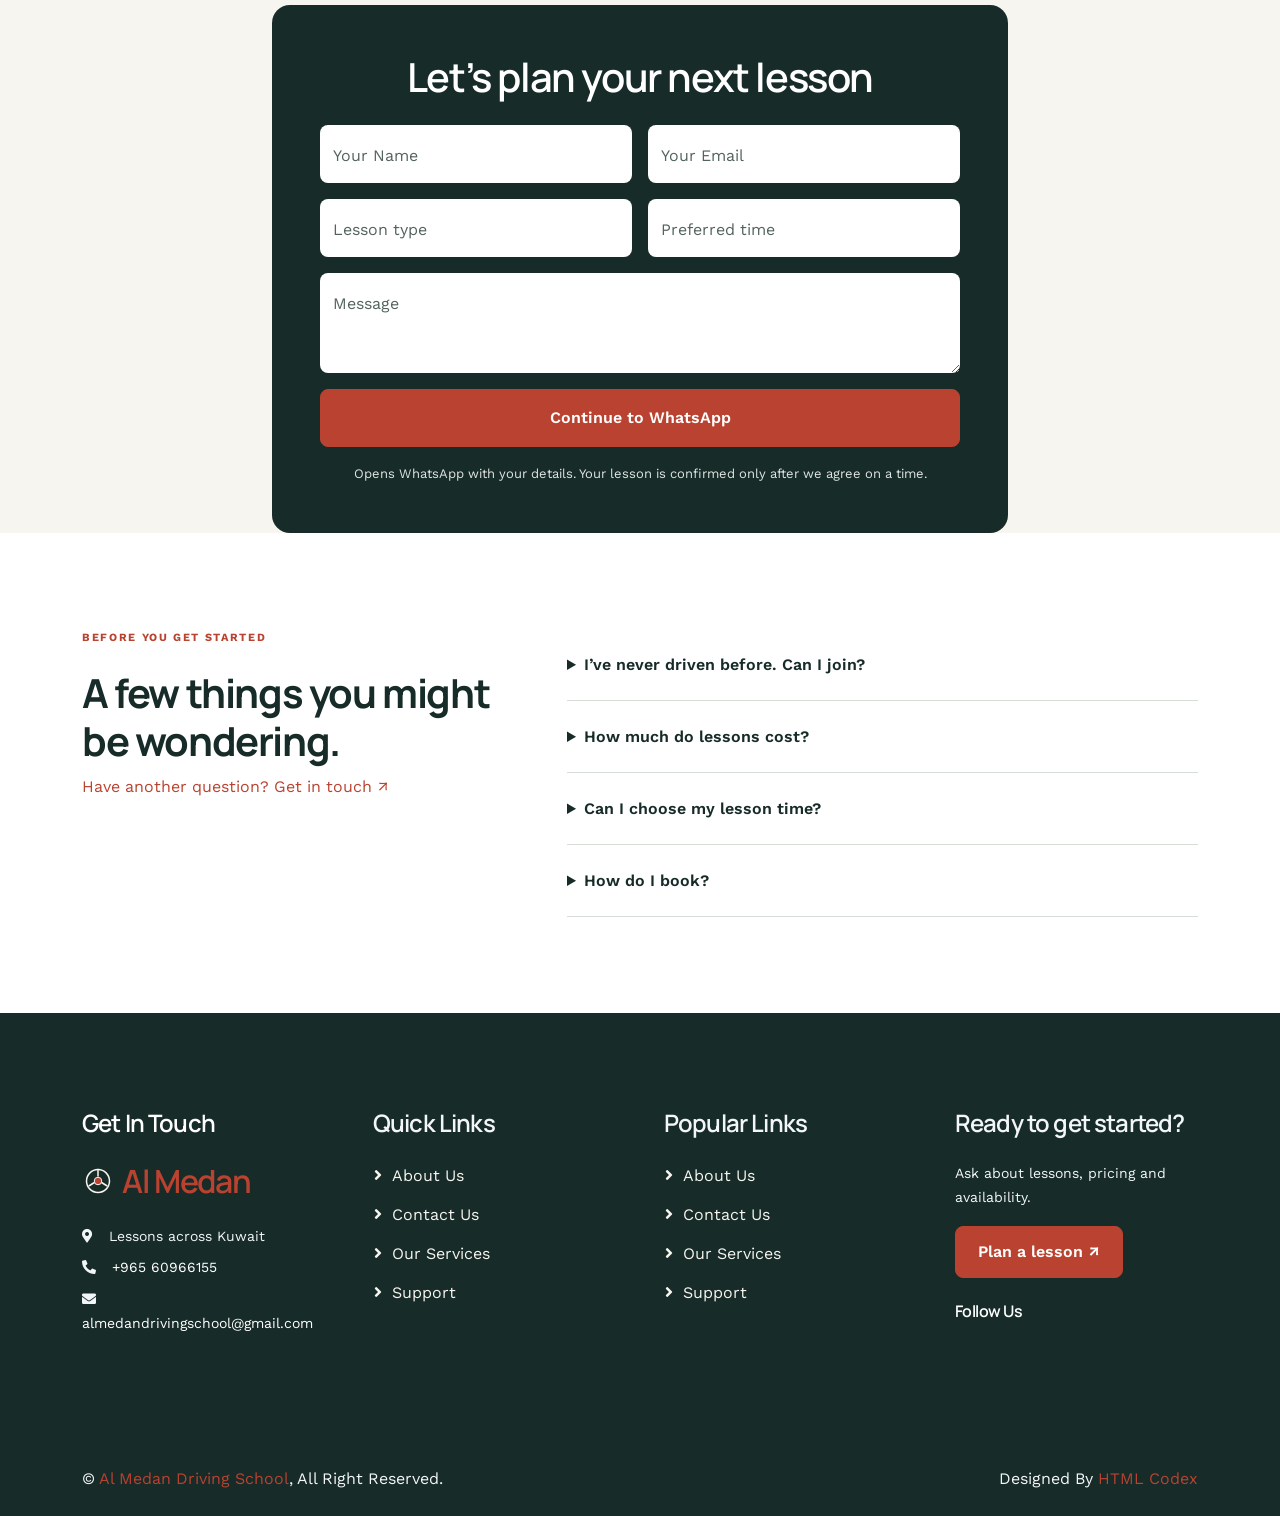
==== commit ba38d2de: "fixes to mobile app header" ====
--- a/index.html
+++ b/index.html
@@ -39,7 +39,7 @@
 
     <!-- Topbar Start -->
     <div class="container-fluid bg-dark text-light p-0">
-        <div class="row gx-0 d-none d-lg-flex">
+        <div class="topbar-row row gx-0 d-flex">
             <div class="col-lg-7 px-5 text-start">
                 <div class="h-100 d-inline-flex align-items-center me-4">
                     <small class="fa fa-map-marker-alt text-primary me-2"></small>
@@ -56,7 +56,7 @@
                     <small>+965 60966155</small>
                 </div>
                 <div class="h-100 d-inline-flex align-items-center mx-n2">
-                    <a class="btn btn-square btn-link rounded-0 border-0 border-end border-secondary" href="https://wa.me/96560966155" aria-label="WhatsApp"><i class="fab fa-whatsapp"></i></a>
+                    <a class="topbar-whatsapp btn btn-link" href="https://wa.me/96560966155?text=Hello%20Al%20Medan%2C%20I%20want%20to%20book%20a%20driving%20lesson" aria-label="Contact us on WhatsApp"><i class="fab fa-whatsapp" aria-hidden="true"></i><span>WhatsApp</span></a>
                     <a class="btn btn-square btn-link rounded-0" href="https://www.instagram.com/almedandrivingschool/" aria-label="Instagram"><i class="fab fa-instagram"></i></a>
                 </div>
             </div>
@@ -348,7 +348,7 @@
     <!-- Copyright End -->
 
 
-<div class="mobile-contact"><a href="tel:+96560966155">Call us</a><a href="appointment.html">Book a lesson ↗</a></div>
+<div class="mobile-contact"><a href="tel:+96560966155"><i class="fa fa-phone-alt" aria-hidden="true"></i> Call us</a><a href="https://wa.me/96560966155?text=Hello%20Al%20Medan%2C%20I%20want%20to%20book%20a%20driving%20lesson"><i class="fab fa-whatsapp" aria-hidden="true"></i> WhatsApp us</a></div>
     <!-- Back to Top -->
     <a href="#" aria-label="Back to top" class="btn btn-lg btn-primary btn-lg-square back-to-top"><i class="bi bi-arrow-up"></i></a>
 
@@ -365,4 +365,4 @@
     <script src="js/main.js"></script>
 </body>
 
-</html>+</html>
--- a/css/style.css
+++ b/css/style.css
@@ -97,11 +97,82 @@
 }
 
 .navbar .navbar-brand,
-.navbar a.btn {
-    height: 80px
-}
-
-.navbar .navbar-nav .nav-link {
+.navbar a.btn {
+    height: 80px
+}
+
+@media (max-width: 991.98px) {
+    .topbar-row {
+        flex-direction: column;
+        padding: 9px 14px;
+        font-weight: 600;
+    }
+
+    .topbar-row > div {
+        display: flex;
+        flex-wrap: nowrap;
+        justify-content: center;
+        width: 100%;
+        gap: 7px 18px;
+        padding: 3px 0 !important;
+        text-align: center !important;
+    }
+
+    .topbar-row > div:first-child {
+        flex-direction: column;
+        align-items: center;
+    }
+
+    .topbar-row > div > div {
+        width: auto;
+        height: auto !important;
+        min-height: 24px;
+        margin: 0 !important;
+        white-space: nowrap;
+    }
+
+    .topbar-row .me-4,
+    .topbar-row .mx-n2 {
+        margin-right: 0 !important;
+        margin-left: 0 !important;
+    }
+
+    .topbar-row .btn {
+        height: 32px;
+        min-height: 32px;
+        margin: 0;
+        padding: 4px 10px;
+    }
+
+    .topbar-whatsapp {
+        display: inline-flex;
+        align-items: center;
+        gap: 7px;
+        border-radius: 6px;
+        background: #25d366;
+        color: #102c28;
+        font-weight: 700;
+        line-height: 1;
+    }
+
+    .topbar-whatsapp:hover,
+    .topbar-whatsapp:focus {
+        background: #20bd5a;
+        color: #102c28;
+    }
+}
+
+@media (max-width: 575.98px) {
+    .topbar-row {
+        font-size: 13px;
+    }
+
+    .topbar-row > div {
+        gap: 5px 12px;
+    }
+}
+
+.navbar .navbar-nav .nav-link {
     margin-right: 30px;
     padding: 25px 0;
     color: var(--dark);
@@ -312,6 +383,83 @@
 .testimonial-carousel .owl-item img {
     width: 150px;
     height: 150px;
+}
+
+.review-card {
+    padding: 32px 20px;
+}
+
+.review-stars {
+    color: #e7ad00;
+    font-size: 25px;
+    letter-spacing: 4px;
+}
+
+.review-section {
+    background: var(--light);
+}
+
+.review-form-card {
+    padding: clamp(24px, 5vw, 52px);
+    background: #fff;
+    border: 1px solid #d6ddd6;
+    border-radius: 14px;
+    box-shadow: 0 12px 30px rgba(23, 43, 40, .06);
+}
+
+.review-label {
+    display: block;
+    margin-bottom: 10px;
+    color: var(--dark);
+    font-family: Manrope, sans-serif;
+    font-size: 18px;
+    font-weight: 700;
+}
+
+.star-rating {
+    display: inline-flex;
+    flex-direction: row-reverse;
+    justify-content: flex-end;
+}
+
+.star-rating input {
+    position: absolute;
+    opacity: 0;
+    pointer-events: none;
+}
+
+.star-rating label {
+    color: #aeb8b3;
+    cursor: pointer;
+    font-size: clamp(38px, 8vw, 52px);
+    line-height: 1;
+    transition: color .15s ease;
+}
+
+.star-rating label:hover,
+.star-rating label:hover ~ label,
+.star-rating input:checked ~ label {
+    color: #e7ad00;
+}
+
+.star-rating input:focus-visible + label {
+    outline: 3px solid #167d8d;
+    outline-offset: 3px;
+}
+
+.review-form .form-control {
+    min-height: 56px;
+    border: 1px solid #b9c2be;
+    padding: 14px 16px;
+}
+
+.review-form textarea.form-control {
+    min-height: 150px;
+}
+
+.review-honeypot {
+    position: absolute;
+    left: -10000px;
 }
 
 
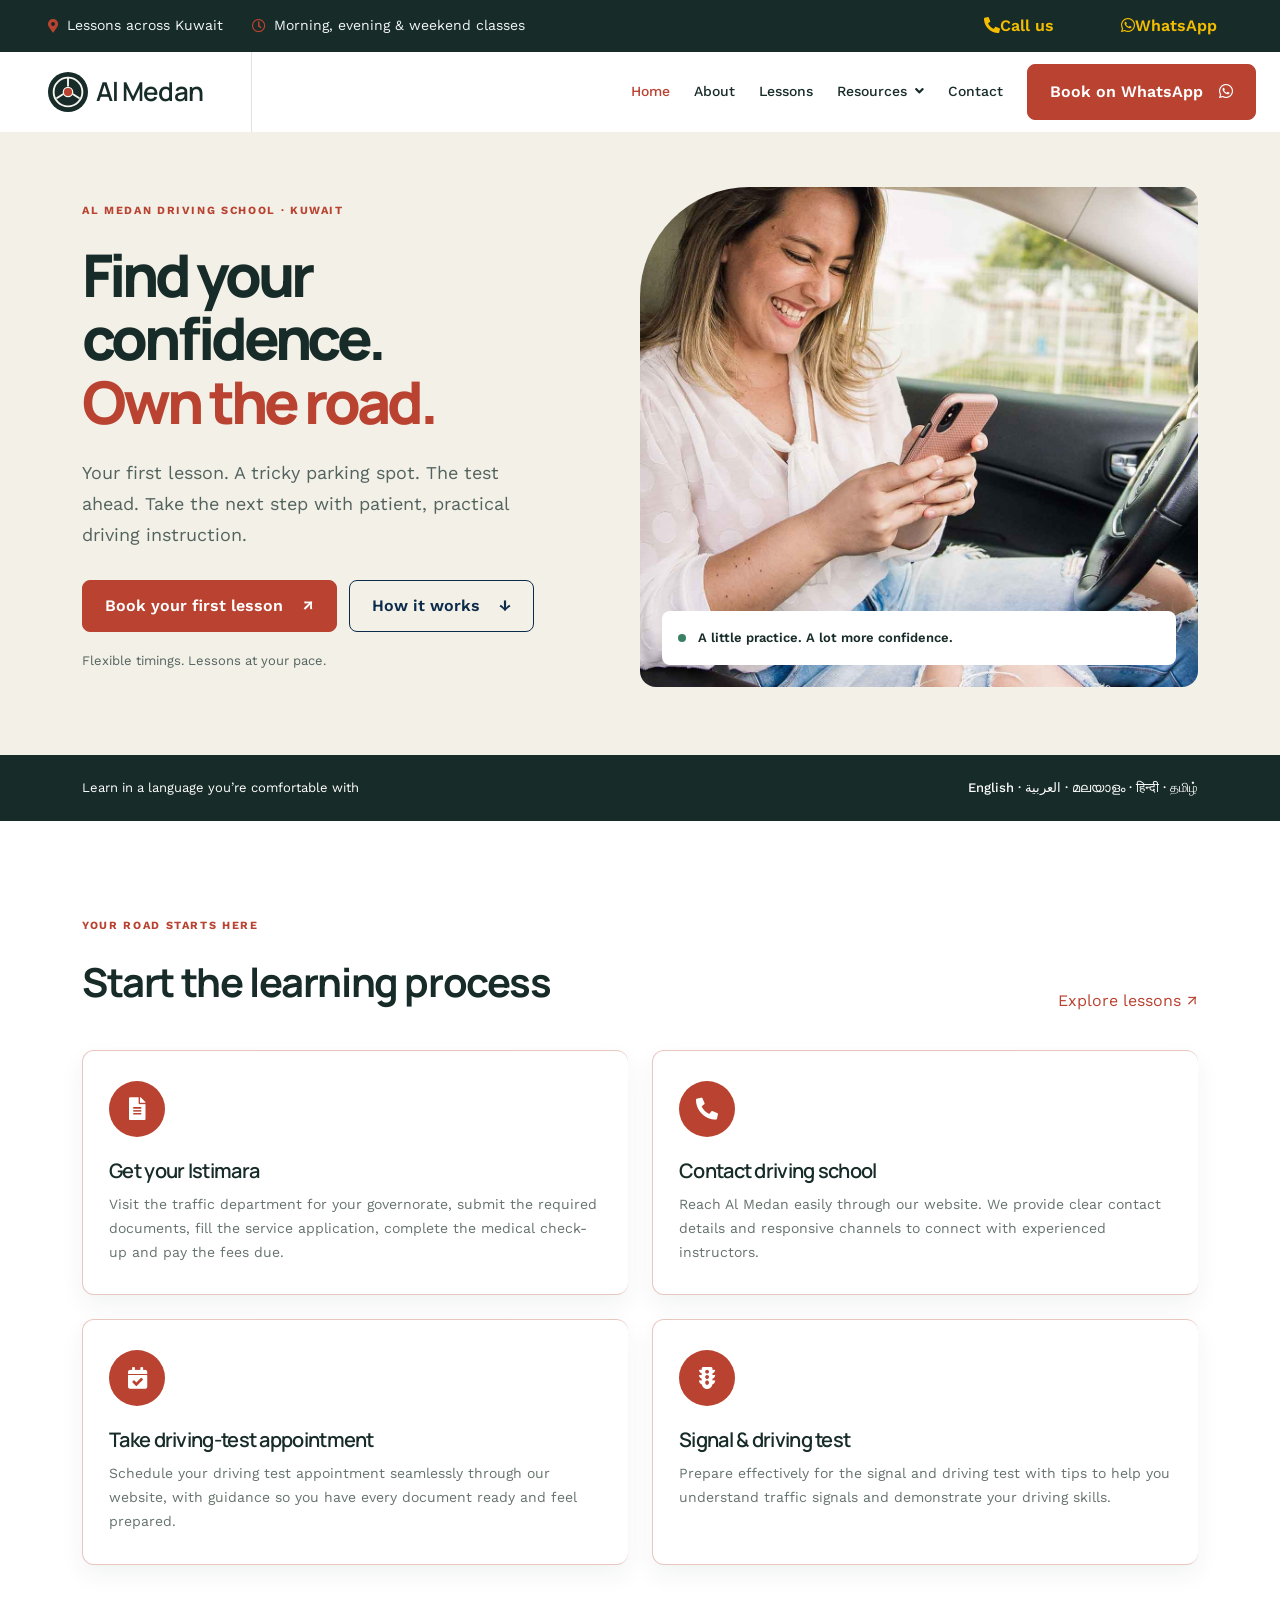
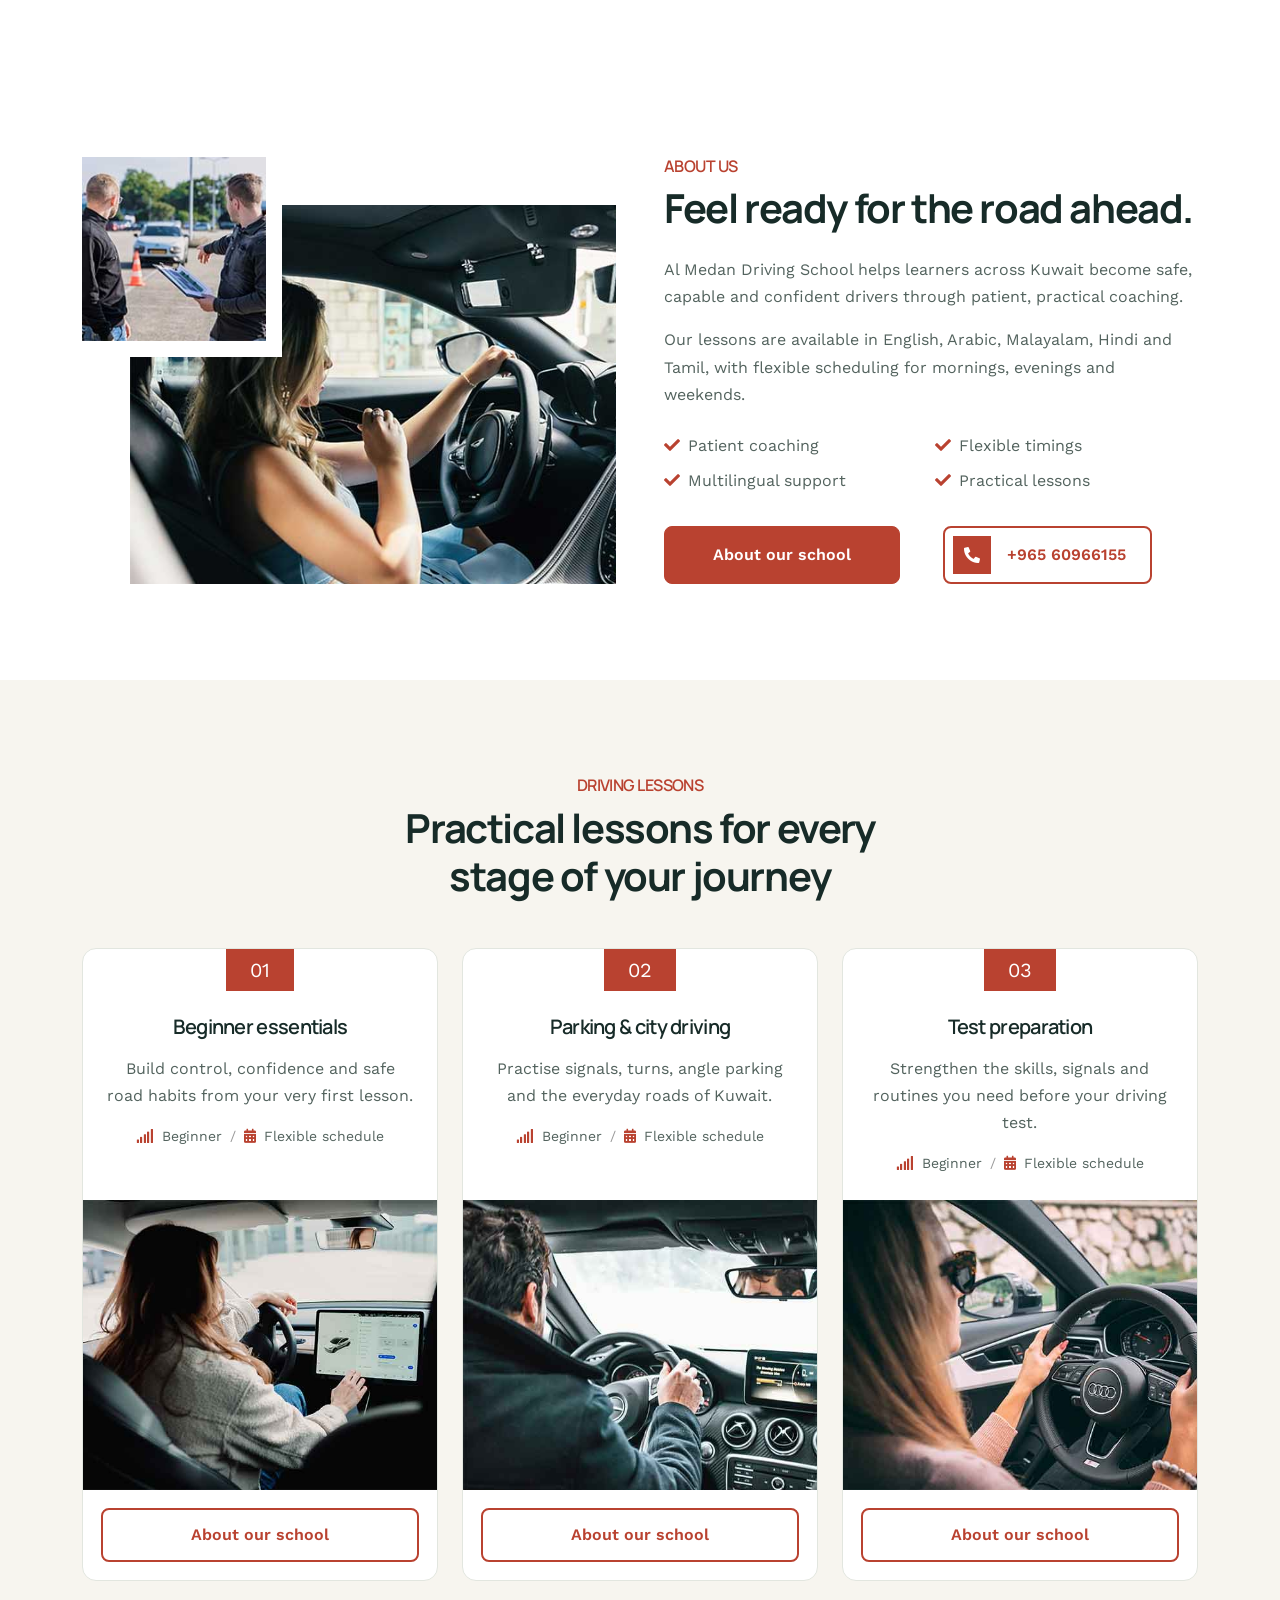
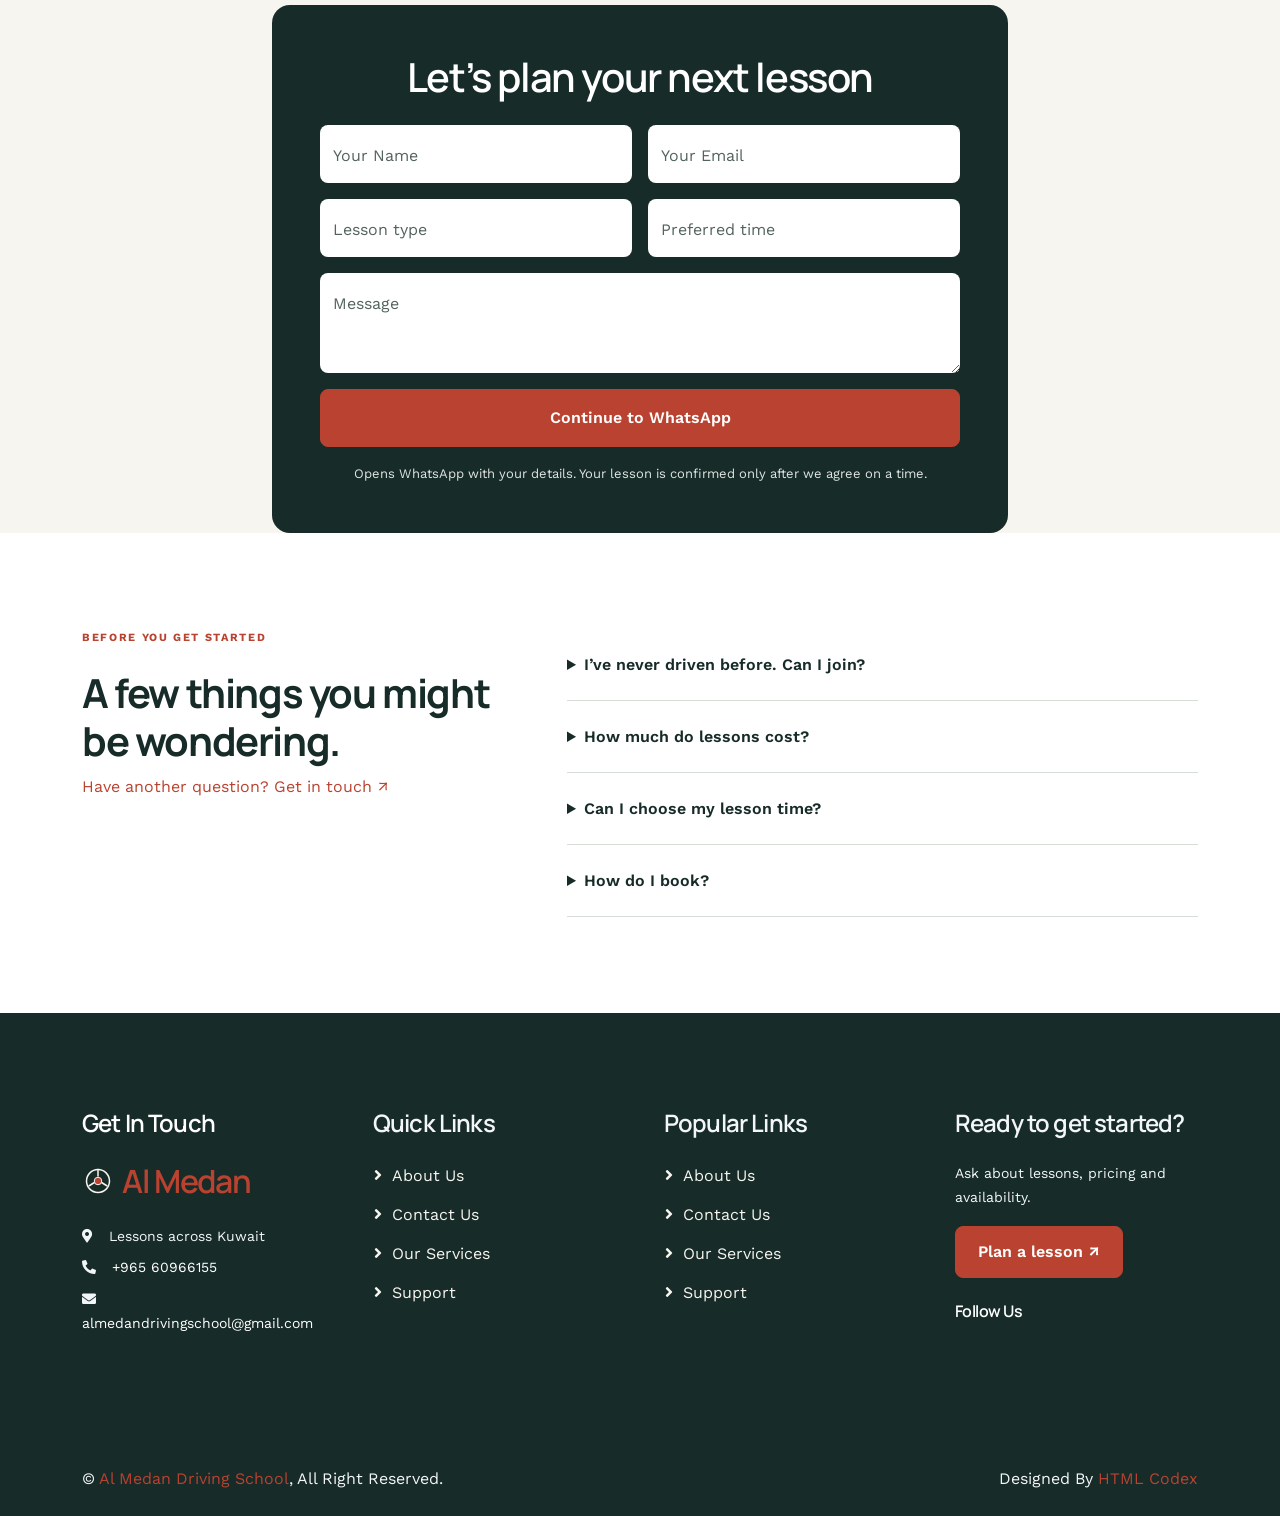
==== commit 41589891: "fixes to mobile app header" ====
--- a/index.html
+++ b/index.html
@@ -52,12 +52,10 @@
             </div>
             <div class="col-lg-5 px-5 text-end">
                 <div class="h-100 d-inline-flex align-items-center me-4">
-                    <small class="fa fa-phone-alt text-primary me-2"></small>
-                    <small>+965 60966155</small>
+                    <a class="topbar-call btn btn-link" href="tel:+96560966155"><i class="fa fa-phone-alt" aria-hidden="true"></i><span>Call us</span></a>
                 </div>
                 <div class="h-100 d-inline-flex align-items-center mx-n2">
                     <a class="topbar-whatsapp btn btn-link" href="https://wa.me/96560966155?text=Hello%20Al%20Medan%2C%20I%20want%20to%20book%20a%20driving%20lesson" aria-label="Contact us on WhatsApp"><i class="fab fa-whatsapp" aria-hidden="true"></i><span>WhatsApp</span></a>
-                    <a class="btn btn-square btn-link rounded-0" href="https://www.instagram.com/almedandrivingschool/" aria-label="Instagram"><i class="fab fa-instagram"></i></a>
                 </div>
             </div>
         </div>
--- a/css/style.css
+++ b/css/style.css
@@ -144,15 +144,32 @@
         padding: 4px 10px;
     }
 
+    .topbar-call,
     .topbar-whatsapp {
         display: inline-flex;
         align-items: center;
         gap: 7px;
         border-radius: 6px;
+        font-weight: 700;
+        line-height: 1;
+    }
+
+    .topbar-call {
+        border: 1px solid rgba(255, 255, 255, .65);
+        background: transparent;
+        color: #fff;
+    }
+
+    .topbar-call:hover,
+    .topbar-call:focus {
+        border-color: #fff;
+        background: #fff;
+        color: #102c28;
+    }
+
+    .topbar-whatsapp {
         background: #25d366;
         color: #102c28;
-        font-weight: 700;
-        line-height: 1;
     }
 
     .topbar-whatsapp:hover,
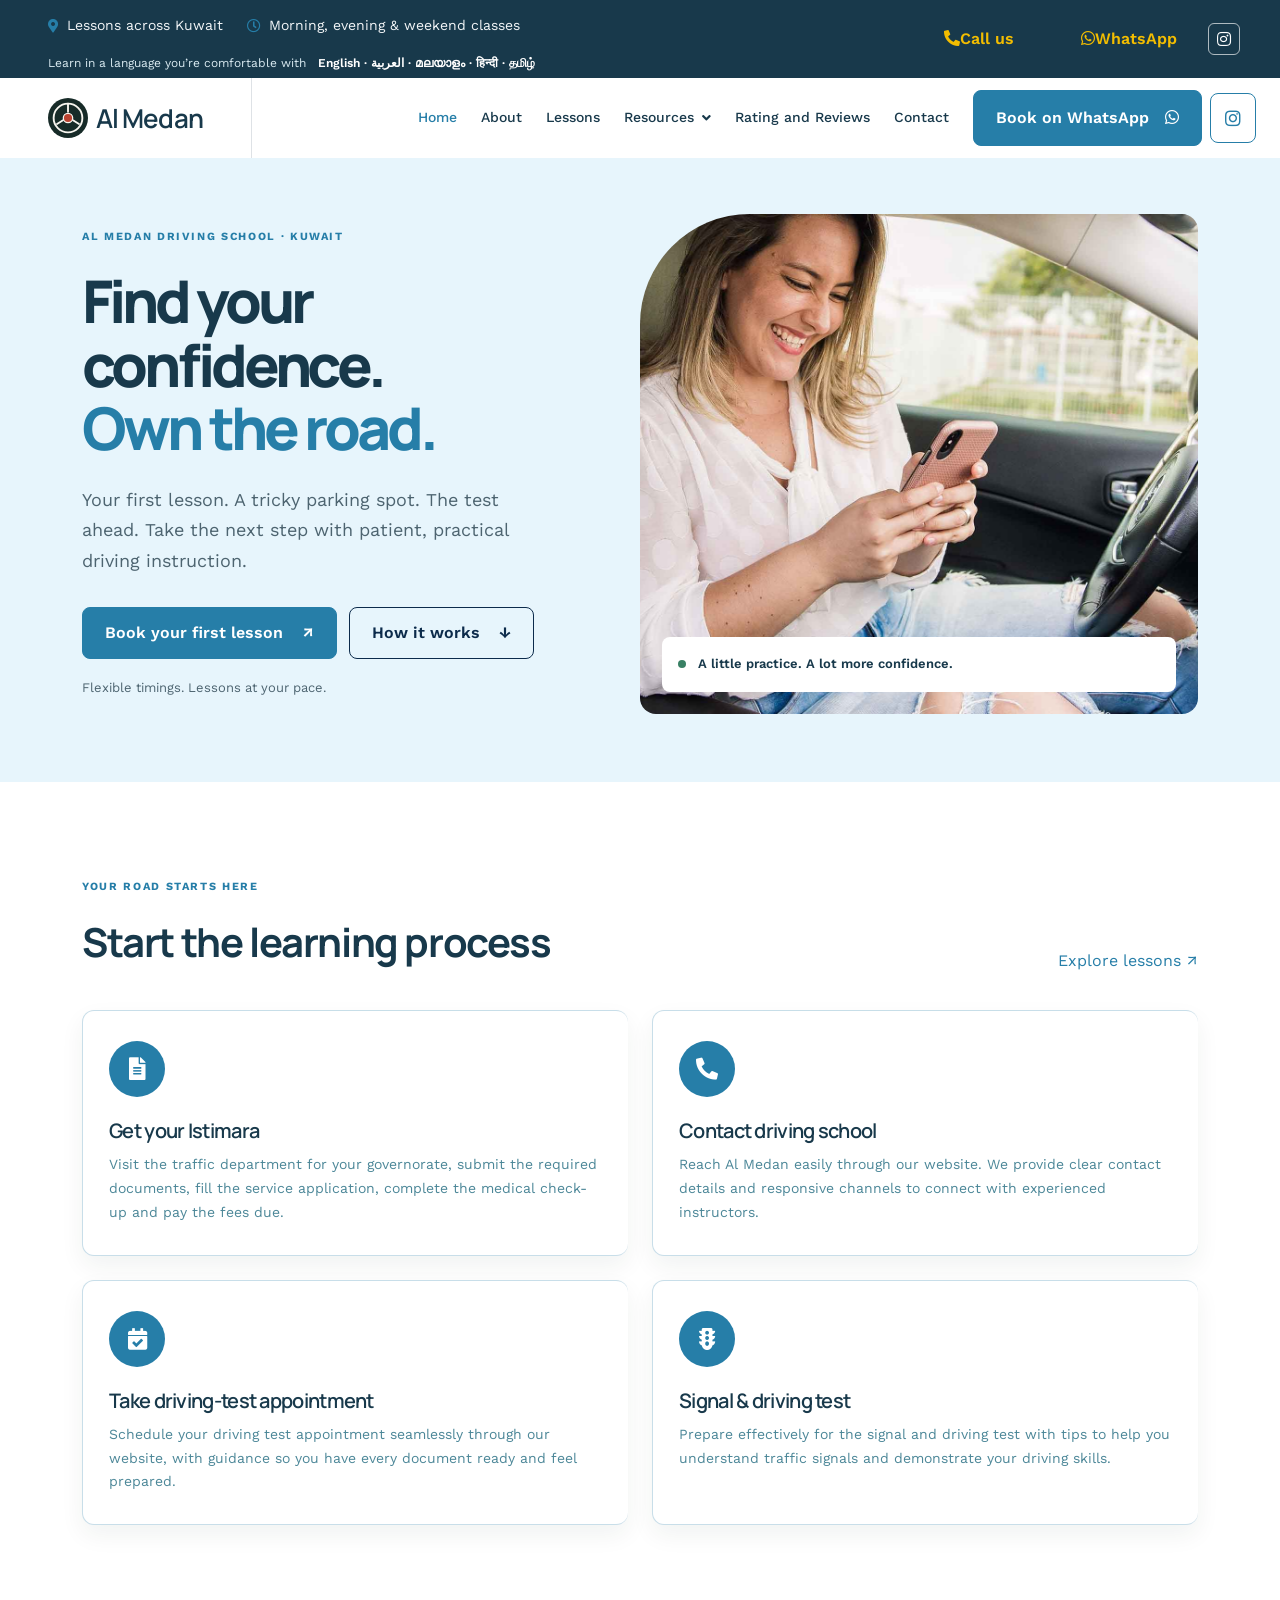
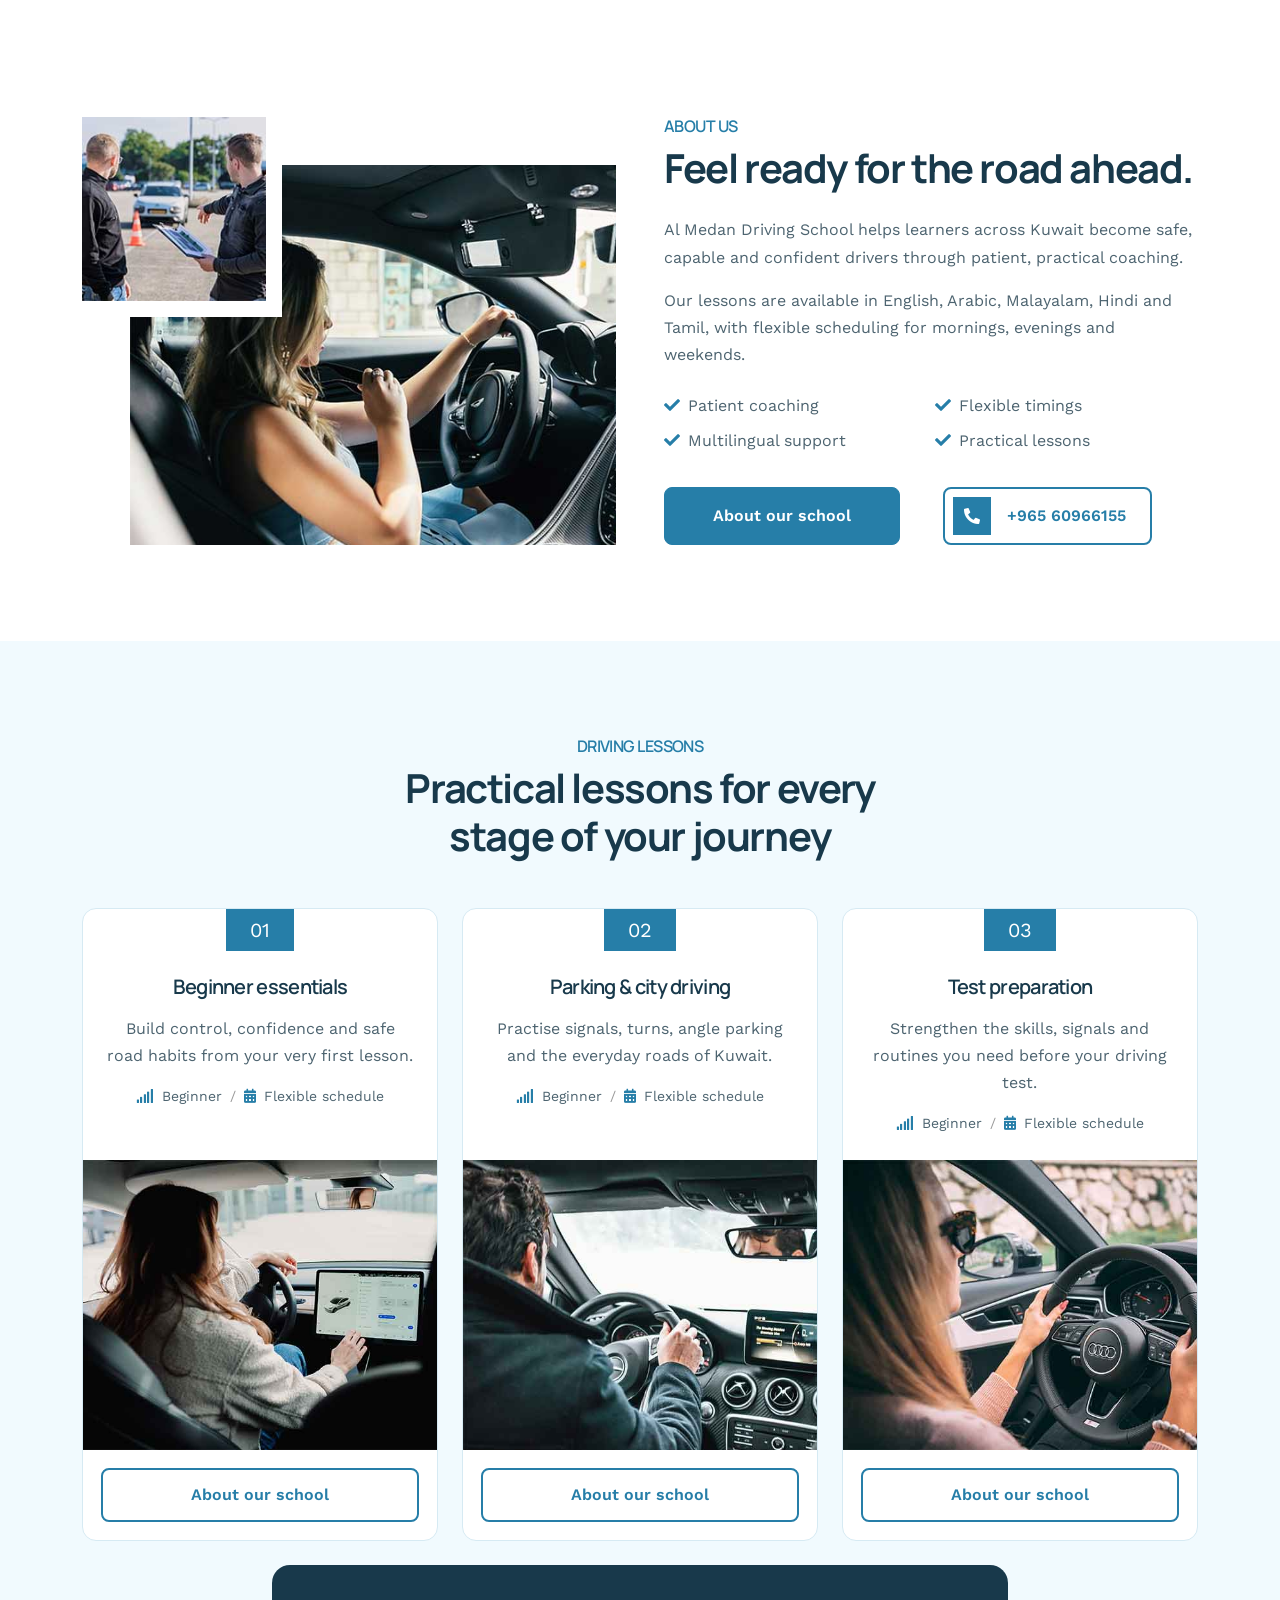
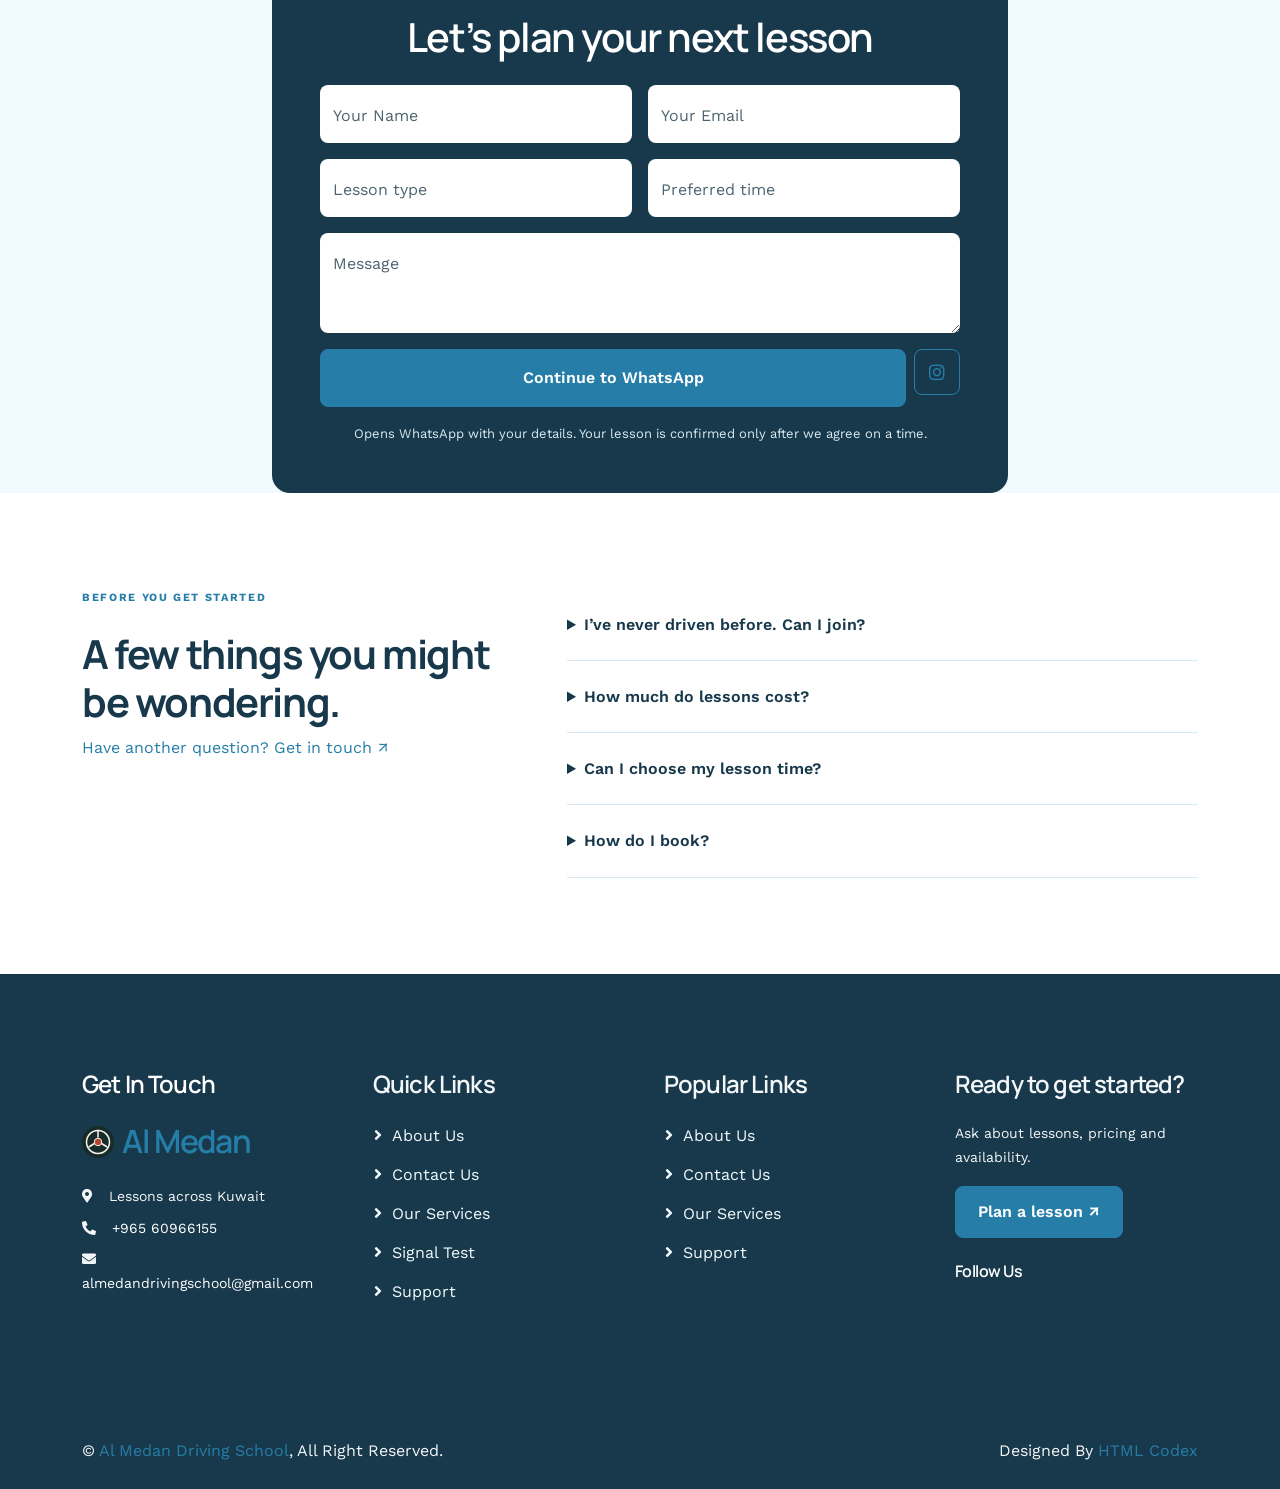
==== commit 76c02528: "fixes to instagram link and signal buttons" ====
--- a/index.html
+++ b/index.html
@@ -49,6 +49,10 @@
                     <small class="far fa-clock text-primary me-2"></small>
                     <small>Morning, evening & weekend classes</small>
                 </div>
+                <div class="topbar-languages">
+                    <span>Learn in a language you’re comfortable with</span>
+                    <strong>English · العربية · മലയാളം · हिन्दी · தமிழ்</strong>
+                </div>
             </div>
             <div class="col-lg-5 px-5 text-end">
                 <div class="h-100 d-inline-flex align-items-center me-4">
@@ -56,6 +60,7 @@
                 </div>
                 <div class="h-100 d-inline-flex align-items-center mx-n2">
                     <a class="topbar-whatsapp btn btn-link" href="https://wa.me/96560966155?text=Hello%20Al%20Medan%2C%20I%20want%20to%20book%20a%20driving%20lesson" aria-label="Contact us on WhatsApp"><i class="fab fa-whatsapp" aria-hidden="true"></i><span>WhatsApp</span></a>
+                    <a class="topbar-instagram btn btn-link" href="https://www.instagram.com/invites/contact/?utm_source=ig_contact_invite&amp;utm_medium=copy_link&amp;utm_content=w25xf4k" aria-label="Visit Al Medan on Instagram" title="Instagram"><i class="fab fa-instagram" aria-hidden="true"></i></a>
                 </div>
             </div>
         </div>
@@ -81,12 +86,16 @@
                     <div class="dropdown-menu bg-light m-0">
                         <a href="appointment.html" class="dropdown-item">Book a lesson</a>
                         <a href="team.html" class="dropdown-item">Our instructor</a>
-                        <a href="testimonial.html" class="dropdown-item">Student reviews</a>
-                    </div>
-                </div>
+                        <a href="https://ttd.moi.gov.kw/ttd/selectLang.do" class="dropdown-item" target="_blank" rel="noopener noreferrer">Signal Test</a>
+                    </div>
+                </div>
+                <a href="testimonial.html" class="nav-item nav-link">Rating and Reviews</a>
                 <a href="contact.html" class="nav-item nav-link">Contact</a>
             </div>
-            <a href="https://wa.me/96560966155?text=Hello%20Al%20Medan%2C%20I%20want%20to%20book%20a%20driving%20lesson" class="btn btn-primary py-4 px-lg-5 d-none d-lg-block">Book on WhatsApp<i class="fab fa-whatsapp ms-3"></i></a>
+            <div class="navbar-contact-links d-none d-lg-flex align-items-center">
+                <a href="https://wa.me/96560966155?text=Hello%20Al%20Medan%2C%20I%20want%20to%20book%20a%20driving%20lesson" class="btn btn-primary py-4 px-lg-5">Book on WhatsApp<i class="fab fa-whatsapp ms-3"></i></a>
+                <a href="https://www.instagram.com/invites/contact/?utm_source=ig_contact_invite&amp;utm_medium=copy_link&amp;utm_content=w25xf4k" class="btn btn-outline-primary instagram-link" aria-label="Visit Al Medan on Instagram" title="Instagram"><i class="fab fa-instagram" aria-hidden="true"></i></a>
+            </div>
         </div>
     </nav>
     <!-- Navbar End -->
@@ -105,7 +114,6 @@
         <div class="col-lg-6"><div class="hero-visual"><img src="img/carousel-1.jpg" alt="Driving practice with an instructor" fetchpriority="high" width="1920" height="1080"><div class="hero-photo-label"><span class="status-dot"></span> A little practice. A lot more confidence.</div></div></div>
       </div></div>
     </section>
-    <div class="language-strip"><div class="container"><span>Learn in a language you’re comfortable with</span><strong>English · العربية · മലയാളം · हिन्दी · தமிழ்</strong></div></div>
     <section class="container py-6" id="process" aria-labelledby="process-title">
       <div class="section-heading"><div><p class="eyebrow">YOUR ROAD STARTS HERE</p><h2 id="process-title" class="display-6">Start the learning process</h2></div><a href="courses.html">Explore lessons <span aria-hidden="true">↗</span></a></div>
       <div class="row g-4">
@@ -268,8 +276,9 @@
                                         <label for="message">Message</label>
                                     </div>
                                 </div>
-                                <div class="col-12">
-                                    <button class="btn btn-dark w-100 py-3" type="submit">Continue to WhatsApp</button>
+                                <div class="col-12 d-flex gap-2">
+                                    <button class="btn btn-dark flex-grow-1 py-3" type="submit">Continue to WhatsApp</button>
+                                    <a class="btn btn-outline-primary instagram-link" href="https://www.instagram.com/invites/contact/?utm_source=ig_contact_invite&amp;utm_medium=copy_link&amp;utm_content=w25xf4k" aria-label="Visit Al Medan on Instagram" title="Instagram"><i class="fab fa-instagram" aria-hidden="true"></i></a>
                                 </div>
                             </div>
                         <p class="form-note mt-3 mb-0">Opens WhatsApp with your details. Your lesson is confirmed only after we agree on a time.</p></form>
@@ -301,6 +310,7 @@
                     <a class="btn btn-link" href="about.html">About Us</a>
                     <a class="btn btn-link" href="contact.html">Contact Us</a>
                     <a class="btn btn-link" href="courses.html">Our Services</a>
+                    <a class="btn btn-link" href="https://ttd.moi.gov.kw/ttd/selectLang.do" target="_blank" rel="noopener noreferrer">Signal Test</a>
                     
                     <a class="btn btn-link" href="contact.html">Support</a>
                 </div>
@@ -346,7 +356,7 @@
     <!-- Copyright End -->
 
 
-<div class="mobile-contact"><a href="tel:+96560966155"><i class="fa fa-phone-alt" aria-hidden="true"></i> Call us</a><a href="https://wa.me/96560966155?text=Hello%20Al%20Medan%2C%20I%20want%20to%20book%20a%20driving%20lesson"><i class="fab fa-whatsapp" aria-hidden="true"></i> WhatsApp us</a></div>
+<div class="mobile-contact"><a href="tel:+96560966155"><i class="fa fa-phone-alt" aria-hidden="true"></i> Call us</a><a href="https://wa.me/96560966155?text=Hello%20Al%20Medan%2C%20I%20want%20to%20book%20a%20driving%20lesson"><i class="fab fa-whatsapp" aria-hidden="true"></i> WhatsApp us</a><a class="instagram-link" href="https://www.instagram.com/invites/contact/?utm_source=ig_contact_invite&amp;utm_medium=copy_link&amp;utm_content=w25xf4k" aria-label="Visit Al Medan on Instagram" title="Instagram"><i class="fab fa-instagram" aria-hidden="true"></i></a></div>
     <!-- Back to Top -->
     <a href="#" aria-label="Back to top" class="btn btn-lg btn-primary btn-lg-square back-to-top"><i class="bi bi-arrow-up"></i></a>
 
--- a/css/style.css
+++ b/css/style.css
@@ -97,99 +97,99 @@
 }
 
 .navbar .navbar-brand,
-.navbar a.btn {
-    height: 80px
-}
-
-@media (max-width: 991.98px) {
-    .topbar-row {
-        flex-direction: column;
-        padding: 9px 14px;
-        font-weight: 600;
-    }
-
-    .topbar-row > div {
-        display: flex;
-        flex-wrap: nowrap;
-        justify-content: center;
-        width: 100%;
-        gap: 7px 18px;
-        padding: 3px 0 !important;
-        text-align: center !important;
-    }
-
-    .topbar-row > div:first-child {
-        flex-direction: column;
-        align-items: center;
-    }
-
-    .topbar-row > div > div {
-        width: auto;
-        height: auto !important;
-        min-height: 24px;
-        margin: 0 !important;
-        white-space: nowrap;
-    }
-
-    .topbar-row .me-4,
-    .topbar-row .mx-n2 {
-        margin-right: 0 !important;
-        margin-left: 0 !important;
-    }
-
-    .topbar-row .btn {
-        height: 32px;
-        min-height: 32px;
-        margin: 0;
-        padding: 4px 10px;
-    }
-
-    .topbar-call,
-    .topbar-whatsapp {
-        display: inline-flex;
-        align-items: center;
-        gap: 7px;
-        border-radius: 6px;
-        font-weight: 700;
-        line-height: 1;
-    }
-
-    .topbar-call {
-        border: 1px solid rgba(255, 255, 255, .65);
-        background: transparent;
-        color: #fff;
-    }
-
-    .topbar-call:hover,
-    .topbar-call:focus {
-        border-color: #fff;
-        background: #fff;
-        color: #102c28;
-    }
-
-    .topbar-whatsapp {
-        background: #25d366;
-        color: #102c28;
-    }
-
-    .topbar-whatsapp:hover,
-    .topbar-whatsapp:focus {
-        background: #20bd5a;
-        color: #102c28;
-    }
-}
-
-@media (max-width: 575.98px) {
-    .topbar-row {
-        font-size: 13px;
-    }
-
-    .topbar-row > div {
-        gap: 5px 12px;
-    }
-}
-
-.navbar .navbar-nav .nav-link {
+.navbar a.btn {
+    height: 80px
+}
+
+@media (max-width: 991.98px) {
+    .topbar-row {
+        flex-direction: column;
+        padding: 9px 14px;
+        font-weight: 600;
+    }
+
+    .topbar-row > div {
+        display: flex;
+        flex-wrap: nowrap;
+        justify-content: center;
+        width: 100%;
+        gap: 7px 18px;
+        padding: 3px 0 !important;
+        text-align: center !important;
+    }
+
+    .topbar-row > div:first-child {
+        flex-direction: column;
+        align-items: center;
+    }
+
+    .topbar-row > div > div {
+        width: auto;
+        height: auto !important;
+        min-height: 24px;
+        margin: 0 !important;
+        white-space: nowrap;
+    }
+
+    .topbar-row .me-4,
+    .topbar-row .mx-n2 {
+        margin-right: 0 !important;
+        margin-left: 0 !important;
+    }
+
+    .topbar-row .btn {
+        height: 32px;
+        min-height: 32px;
+        margin: 0;
+        padding: 4px 10px;
+    }
+
+    .topbar-call,
+    .topbar-whatsapp {
+        display: inline-flex;
+        align-items: center;
+        gap: 7px;
+        border-radius: 6px;
+        font-weight: 700;
+        line-height: 1;
+    }
+
+    .topbar-call {
+        border: 1px solid rgba(255, 255, 255, .65);
+        background: transparent;
+        color: #fff;
+    }
+
+    .topbar-call:hover,
+    .topbar-call:focus {
+        border-color: #fff;
+        background: #fff;
+        color: #102c28;
+    }
+
+    .topbar-whatsapp {
+        background: #25d366;
+        color: #102c28;
+    }
+
+    .topbar-whatsapp:hover,
+    .topbar-whatsapp:focus {
+        background: #20bd5a;
+        color: #102c28;
+    }
+}
+
+@media (max-width: 575.98px) {
+    .topbar-row {
+        font-size: 13px;
+    }
+
+    .topbar-row > div {
+        gap: 5px 12px;
+    }
+}
+
+.navbar .navbar-nav .nav-link {
     margin-right: 30px;
     padding: 25px 0;
     color: var(--dark);
@@ -532,7 +532,6 @@
 .navbar.sticky-top { top: 0; }.navbar .navbar-nav .nav-link { text-transform: none; font-size: 14px; margin-right: 24px; }.navbar .navbar-brand h2 { font-size: 26px; }.navbar a.btn { height: auto; margin: 12px 24px 12px 0; padding: 15px 22px !important; }
 .navbar .nav-item .dropdown-menu.show,.navbar .nav-item:focus-within .dropdown-menu { top: 100%; opacity: 1; visibility: visible; }
 .hero-section { background: #f2f0e7; padding: 35px 0 48px; }.hero-copy { min-height: 520px; }.hero-content { padding: 35px 50px 35px 0; margin: 0; }.hero-content h1 { font-size: clamp(2.7rem,4.6vw,4.5rem); line-height: 1.08; letter-spacing: -.065em; margin-bottom: 25px; }.eyebrow { font-size: 11px; font-weight: 700; letter-spacing: .15em; color: var(--primary); margin-bottom: 22px; }.hero-description { max-width: 460px; font-size: 18px; }.hero-actions { display: flex; flex-wrap: wrap; gap: 12px; margin-top: 30px; }.hero-actions span { margin-left: 14px; }.hero-note { font-size: 13px; margin: 18px 0 0; }.hero-visual { position: relative; height: 500px; border-radius: 110px 16px 16px 16px; overflow: hidden; }.hero-visual img { width: 100%; height: 100%; object-fit: cover; object-position: 60% center; }.hero-photo-label { position: absolute; bottom: 22px; left: 22px; right: 22px; padding: 16px; border-radius: 8px; background: #fff; color: var(--dark); font-size: 13px; font-weight: 600; }.status-dot { display: inline-block; width: 8px; height: 8px; background: #398064; border-radius: 50%; margin-right: 8px; }
-.language-strip { background: var(--dark); color: #fff; padding: 22px 0; font-size: 13px; }.language-strip .container { display: flex; justify-content: space-between; gap: 16px; flex-wrap: wrap; }.language-strip strong { font-weight: 500; }
 .section-heading { display: flex; align-items: end; justify-content: space-between; gap: 24px; margin-bottom: 36px; }.section-heading h2 { max-width: 580px; }.section-heading a { flex-shrink: 0; }.step-card { height: 100%; border-top: 1px solid #d6ddd6; padding: 24px 20px 12px 0; }.step-card > span { color: var(--primary); font-size: 11px; letter-spacing: .1em; font-weight: 700; }.step-card h3 { font-size: 22px; margin-top: 25px; }.step-card p { font-size: 15px; }
 .process-card { height: 100%; background: #fff; border: 1px solid rgba(185,66,48,.3); border-radius: 12px; padding: 30px 26px; box-shadow: 0 10px 24px rgba(23,43,40,.06); transition: box-shadow .2s ease, transform .2s ease; }.process-card:hover { box-shadow: 0 14px 30px rgba(23,43,40,.1); transform: translateY(-2px); }.process-icon { width: 56px; height: 56px; border-radius: 50%; background: var(--primary); color: #fff; display: flex; align-items: center; justify-content: center; font-size: 22px; margin-bottom: 22px; }.process-card h3 { font-size: 20px; margin-bottom: 10px; }.process-card p { font-size: 14px; margin-bottom: 0; }
 .courses { background: var(--light); min-height: auto; }.courses-item { border: 1px solid #e2e6df; border-radius: 14px; }.courses-item img { width: 100%; }.courses-item .courses-overlay { position: static; height: auto; opacity: 1; background: transparent; padding: 18px; }.courses-item .courses-overlay a { width: 100%; }
@@ -543,3 +542,93 @@
 @media(max-width: 991.98px) { .hero-copy { min-height: auto; }.hero-content { max-width: 680px; padding: 30px 0; }.hero-visual { height: 360px; border-top-left-radius: 65px; }.navbar .navbar-brand { height: 68px; }.py-6 { padding-top: 4rem; padding-bottom: 4rem; }.navbar-collapse { max-height: calc(100dvh - 68px); overflow-y: auto; } }
 @media(max-width: 575.98px) { body { padding-bottom: 76px; }.hero-section { padding: 10px 8px 28px; }.hero-content h1 { font-size: 2.8rem; }.hero-description { font-size: 16px; }.hero-actions .btn { flex: 1 1 auto; }.hero-visual { height: 285px; }.hero-photo-label { left: 12px; right: 12px; bottom: 12px; font-size: 11px; }.section-heading { display: block; }.section-heading a { display: inline-block; margin-top: 14px; }.display-6 { font-size: 1.95rem; }.p-5 { padding: 1.5rem !important; }.mobile-contact { position: fixed; bottom: 0; left: 0; right: 0; z-index: 1030; display: flex; gap: 10px; padding: 10px 16px calc(10px + env(safe-area-inset-bottom)); background: white; border-top: 1px solid #d6ddd6; }.mobile-contact a { flex: 1; text-align: center; border: 1px solid #d6ddd6; border-radius: 8px; padding: 11px; font-weight: 600; }.mobile-contact a:last-child { background: var(--primary); border-color: var(--primary); color: white; }.back-to-top { bottom: 90px; right: 16px; } }
 @media(prefers-reduced-motion: reduce) { *,*::before,*::after { animation: none !important; transition: none !important; scroll-behavior: auto !important; } }
+
+.topbar-row > div:first-child { display: flex; flex-wrap: wrap; align-items: center; }
+.topbar-row > div:first-child > .topbar-languages { flex: 0 0 100%; }
+@media (min-width: 992px) {
+    .topbar-row > div:first-child > div:not(.topbar-languages) {
+        height: auto !important;
+        min-height: 52px;
+    }
+}
+.topbar-languages {
+    display: block;
+    width: 100%;
+    margin-top: 3px;
+    padding-bottom: 6px;
+    color: #D9EAF1;
+    font-size: 12px;
+    line-height: 1.45;
+}
+
+.topbar-languages strong { margin-left: 8px; color: #fff; font-weight: 600; }
+.navbar-contact-links { gap: 8px; margin-right: 24px; }
+.navbar .navbar-contact-links > a.btn { margin: 0; }
+.instagram-link {
+    display: inline-flex;
+    flex: 0 0 46px;
+    align-items: center;
+    justify-content: center;
+    width: 46px;
+    min-width: 46px;
+    height: 46px;
+    padding: 0 !important;
+    font-size: 18px;
+}
+.topbar-instagram {
+    display: inline-flex;
+    align-items: center;
+    justify-content: center;
+    width: 32px;
+    height: 32px;
+    margin-left: 8px !important;
+    padding: 0 !important;
+    border: 1px solid rgba(255, 255, 255, .65);
+    border-radius: 6px;
+    color: #fff !important;
+}
+.topbar-instagram:hover,
+.topbar-instagram:focus { background: #fff; color: var(--dark) !important; }
+.mobile-contact a.instagram-link { flex: 0 0 46px; background: #fff; color: var(--primary); }
+
+@media (max-width: 991.98px) {
+    .topbar-row > div:first-child > .topbar-languages { flex: 0 0 auto; }
+    .topbar-row > div > .topbar-languages { width: 100%; white-space: normal; }
+    .topbar-languages strong { display: block; margin-left: 0; }
+}
+
+/* Baby-blue palette with deeper accents for readable controls. */
+:root {
+    --primary: #267EA8;
+    --secondary: #4C8798;
+    --light: #F1FAFE;
+    --dark: #18394B;
+    --accent: #F2C879;
+}
+
+body { color: #4D6470; }
+a:hover { color: #185D7E; }
+.text-primary { color: var(--primary) !important; }
+.bg-primary { background-color: var(--primary) !important; }
+.btn-primary { color: #fff; background: var(--primary); border-color: var(--primary); }
+.btn-primary:hover,
+.btn-primary:focus { color: #fff; background: #185D7E; border-color: #185D7E; }
+.btn-outline-primary { color: var(--primary); border-color: var(--primary); }
+.btn-outline-primary:hover { color: #fff; background: var(--primary); border-color: var(--primary); }
+:focus-visible { outline-color: #4C8798 !important; }
+.form-control:focus { border-color: #4C8798 !important; box-shadow: 0 0 0 3px rgba(76, 135, 152, .2); }
+.hero-section { background: #E7F5FC; }
+.hero-badge { background: var(--accent); }
+.feature-image strong,
+.booking-band .text-primary { color: var(--accent) !important; }
+.process-card { border-color: rgba(38, 126, 168, .25); }
+.step-card,
+.faq-list details,
+.mobile-contact { border-color: #D6EAF3; }
+.courses-item { border-color: #D6EAF3; }
+.courses .form-note { color: #D9EAF1; }
+.text-warning,
+.review-stars,
+.star-rating label:hover,
+.star-rating label:hover ~ label,
+.star-rating input:checked ~ label { color: var(--accent) !important; }
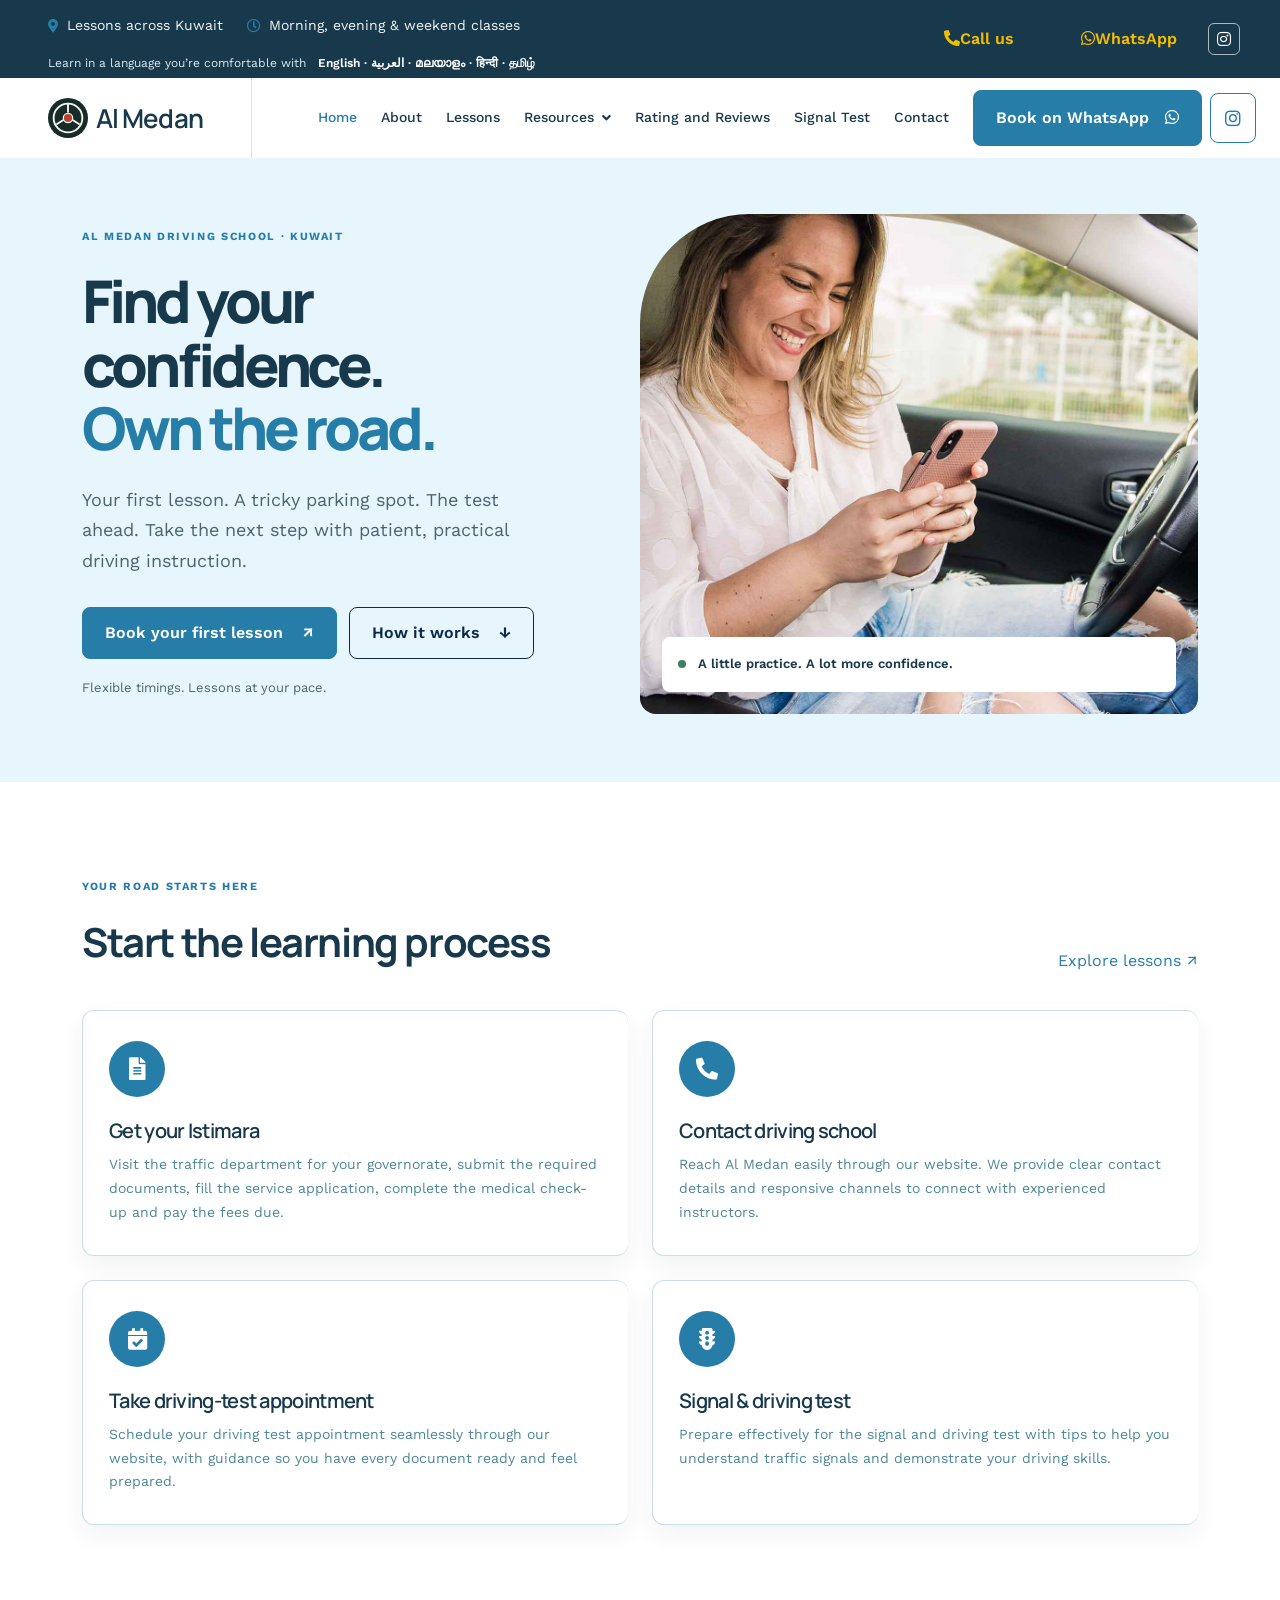
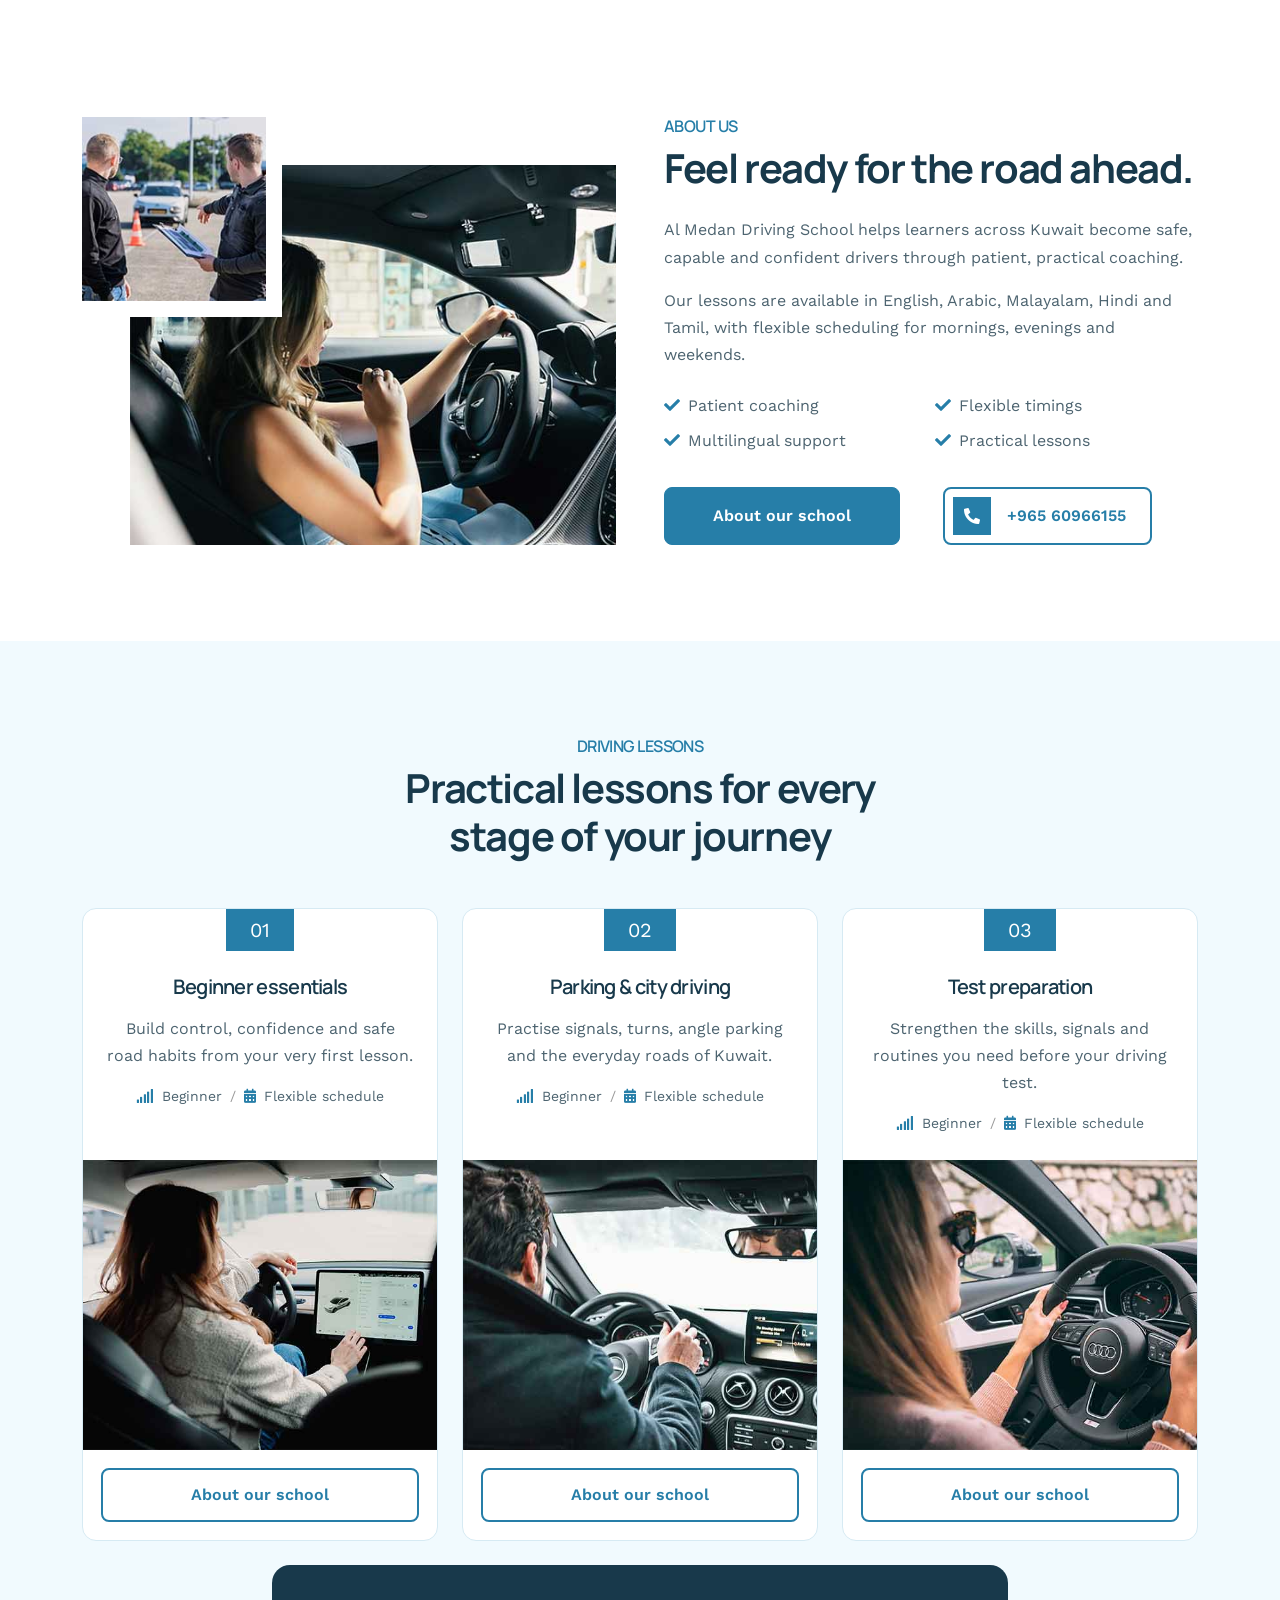
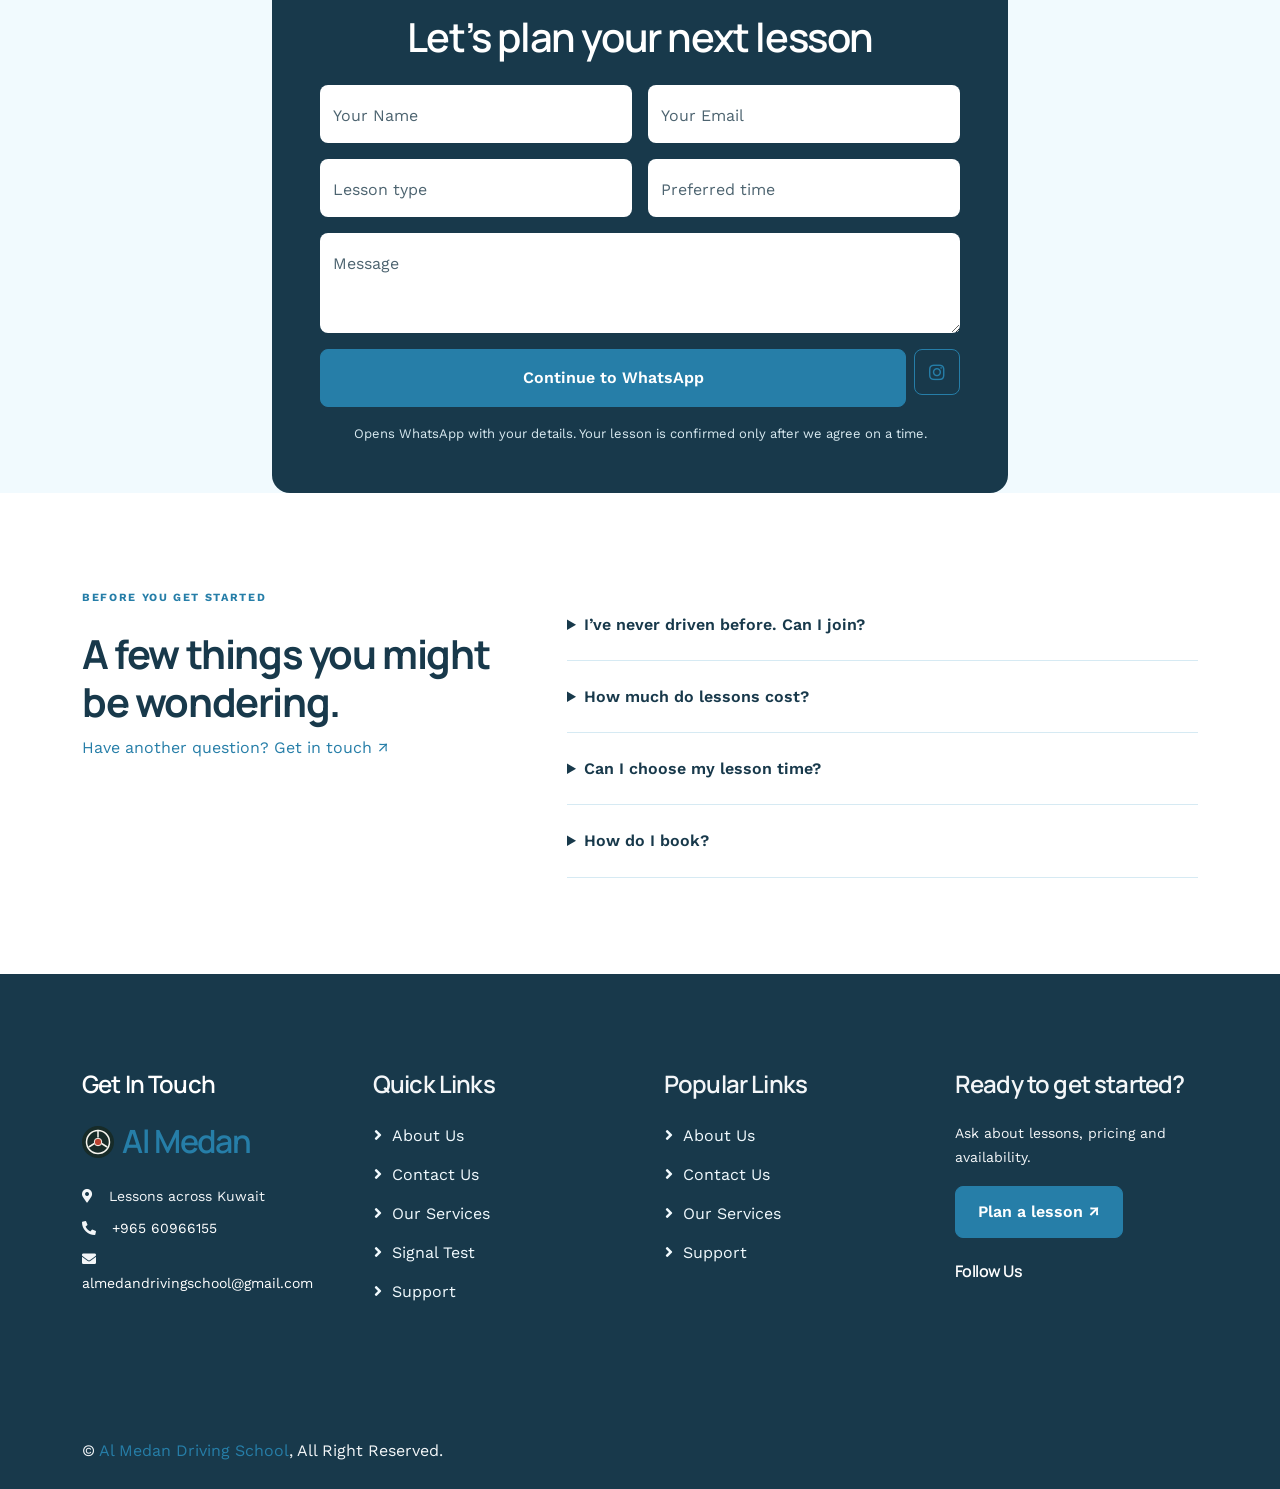
==== commit 02bd886a: "fixes to review form" ====
--- a/index.html
+++ b/index.html
@@ -86,10 +86,10 @@
                     <div class="dropdown-menu bg-light m-0">
                         <a href="appointment.html" class="dropdown-item">Book a lesson</a>
                         <a href="team.html" class="dropdown-item">Our instructor</a>
-                        <a href="https://ttd.moi.gov.kw/ttd/selectLang.do" class="dropdown-item" target="_blank" rel="noopener noreferrer">Signal Test</a>
                     </div>
                 </div>
                 <a href="testimonial.html" class="nav-item nav-link">Rating and Reviews</a>
+                <a href="https://ttd.moi.gov.kw/ttd/selectLang.do" class="nav-item nav-link" target="_blank" rel="noopener noreferrer">Signal Test</a>
                 <a href="contact.html" class="nav-item nav-link">Contact</a>
             </div>
             <div class="navbar-contact-links d-none d-lg-flex align-items-center">
@@ -342,13 +342,8 @@
     <div class="container-fluid copyright text-light py-4 wow fadeIn" data-wow-delay="0.1s">
         <div class="container">
             <div class="row">
-                <div class="col-md-6 text-center text-md-start mb-3 mb-md-0">
+                <div class="col-12 text-center text-md-start">
                     &copy; <a href="index.html">Al Medan Driving School</a>, All Right Reserved.
-                </div>
-                <div class="col-md-6 text-center text-md-end">
-                    <!--/*** The author’s attribution link must remain intact in the template. ***/-->
-                    <!--/*** If you wish to remove this credit link, please purchase the Pro Version . ***/-->
-                    Designed By <a href="https://htmlcodex.com">HTML Codex</a>
                 </div>
             </div>
         </div>
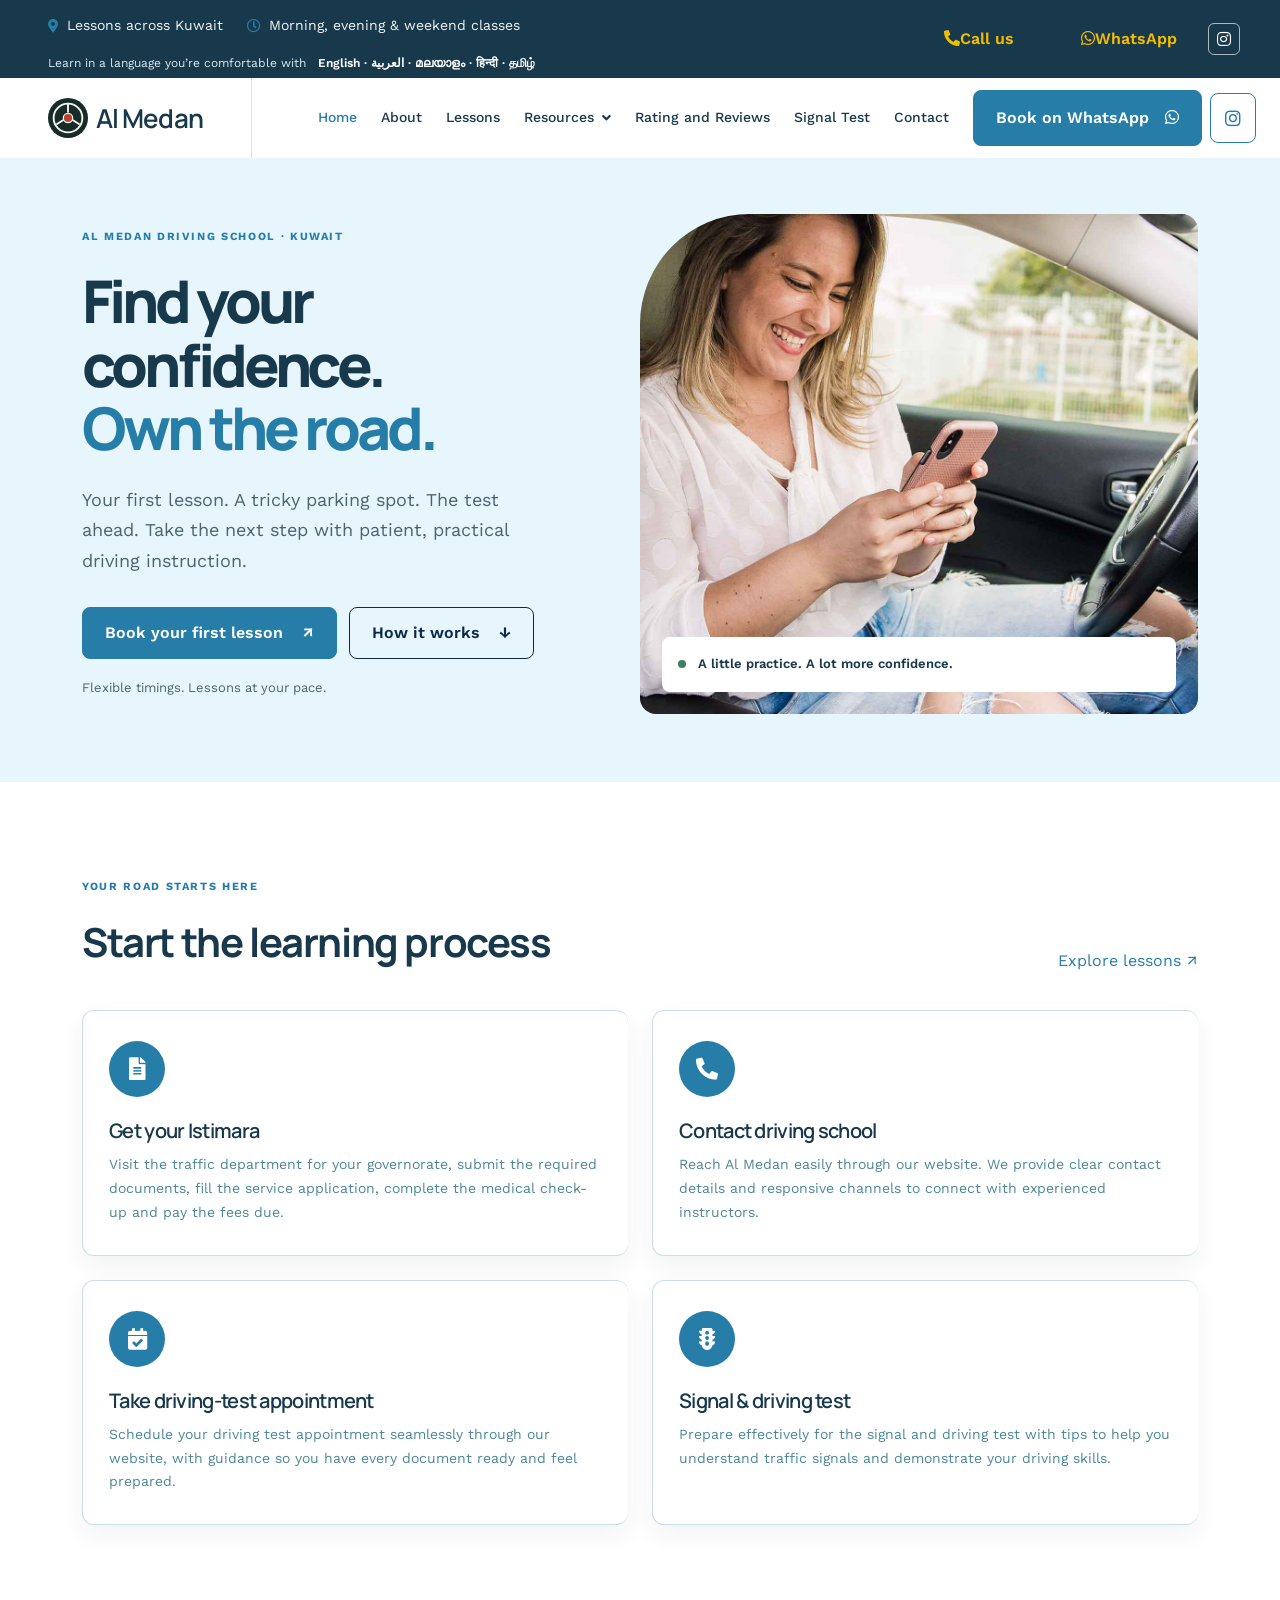
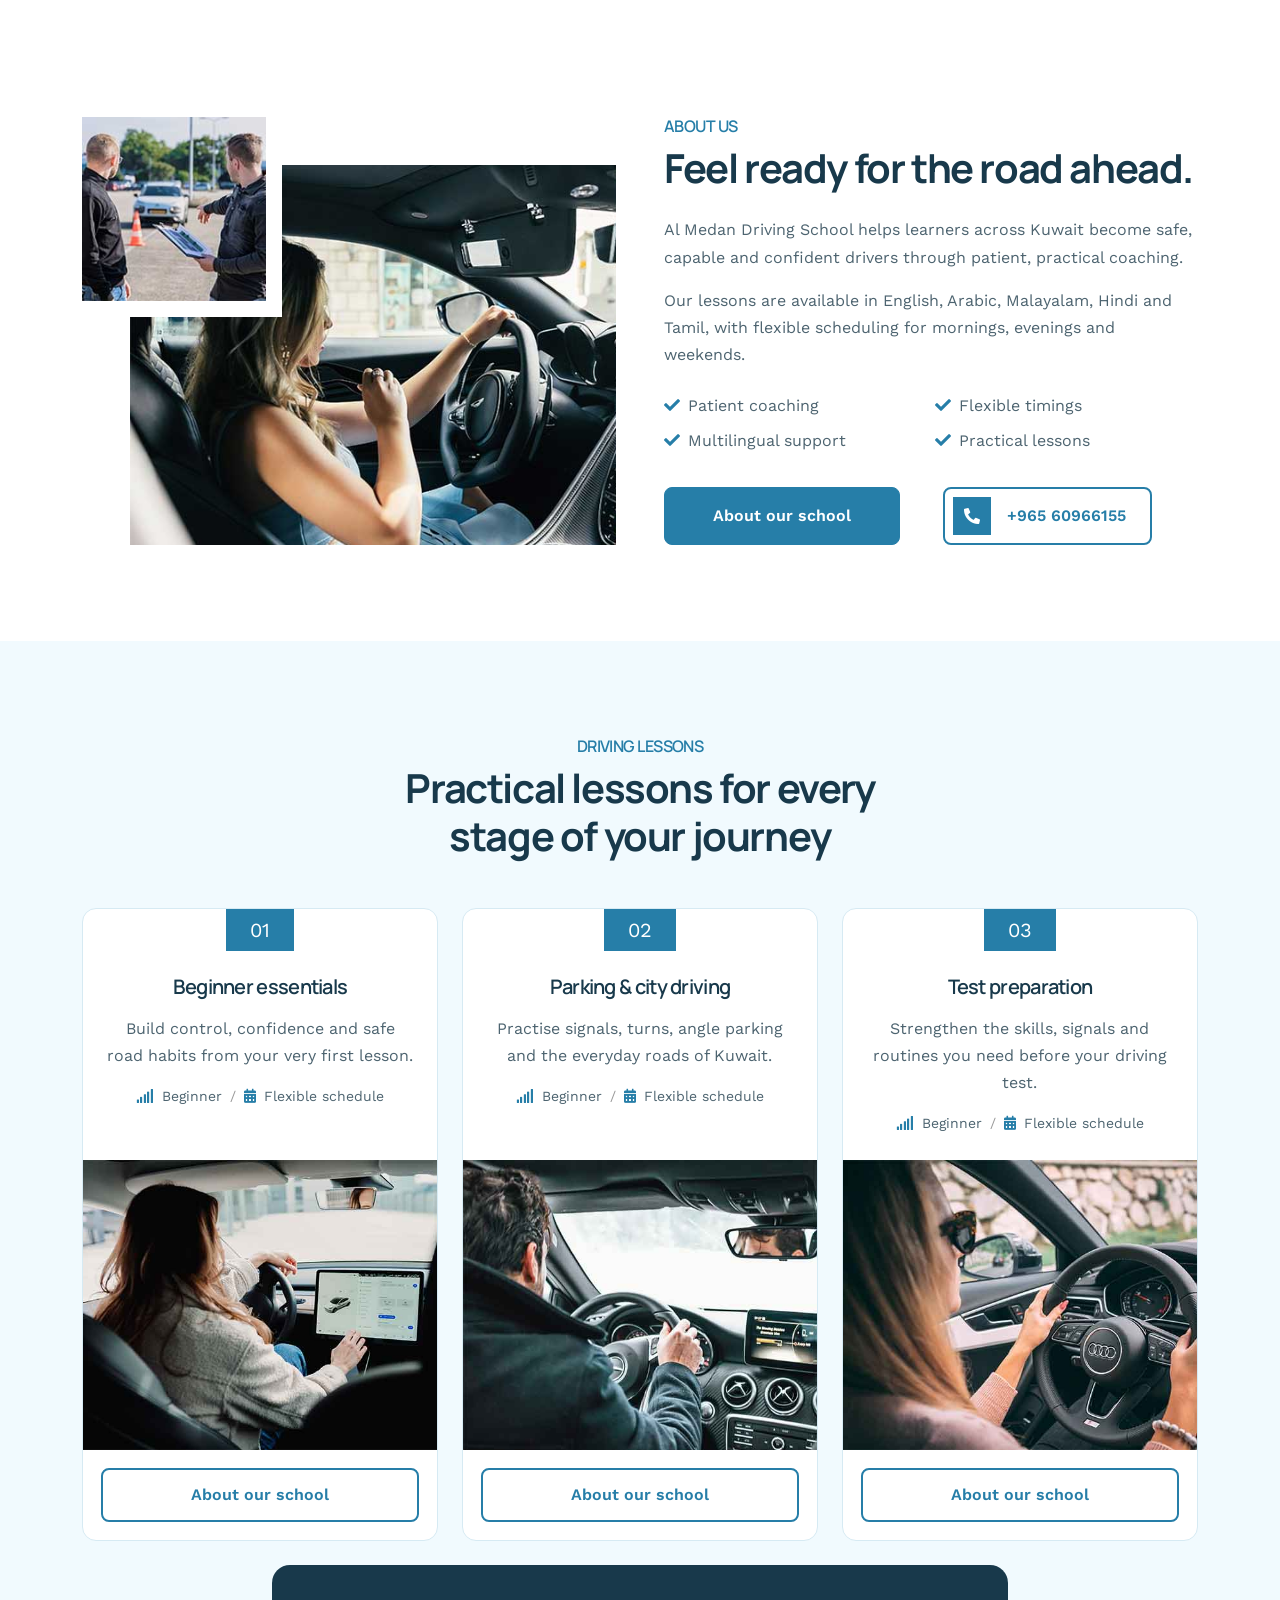
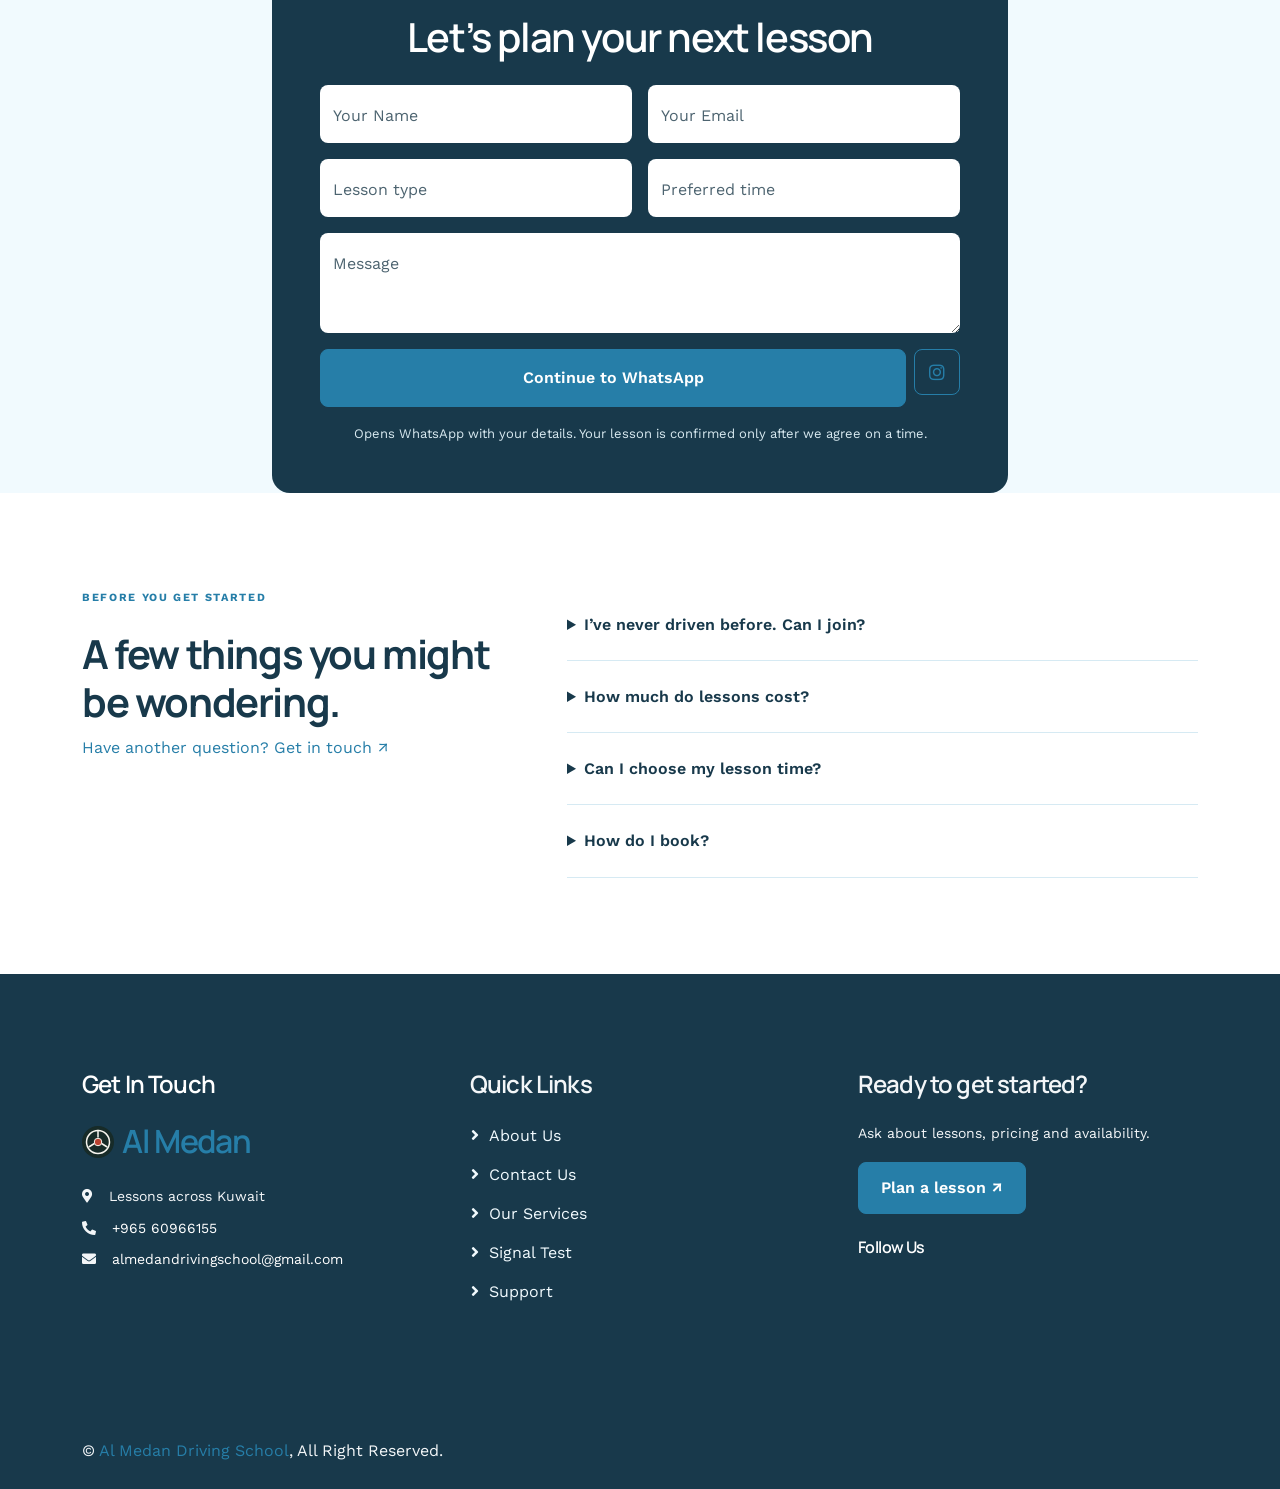
==== commit efb3b7fa: "fixes to google reviews" ====
--- a/index.html
+++ b/index.html
@@ -60,7 +60,7 @@
                 </div>
                 <div class="h-100 d-inline-flex align-items-center mx-n2">
                     <a class="topbar-whatsapp btn btn-link" href="https://wa.me/96560966155?text=Hello%20Al%20Medan%2C%20I%20want%20to%20book%20a%20driving%20lesson" aria-label="Contact us on WhatsApp"><i class="fab fa-whatsapp" aria-hidden="true"></i><span>WhatsApp</span></a>
-                    <a class="topbar-instagram btn btn-link" href="https://www.instagram.com/invites/contact/?utm_source=ig_contact_invite&amp;utm_medium=copy_link&amp;utm_content=w25xf4k" aria-label="Visit Al Medan on Instagram" title="Instagram"><i class="fab fa-instagram" aria-hidden="true"></i></a>
+                    <a class="topbar-instagram btn btn-link" href="https://www.instagram.com/almedan_drivingschool_kuwait/" aria-label="Visit Al Medan on Instagram" title="Instagram"><i class="fab fa-instagram" aria-hidden="true"></i></a>
                 </div>
             </div>
         </div>
@@ -94,7 +94,7 @@
             </div>
             <div class="navbar-contact-links d-none d-lg-flex align-items-center">
                 <a href="https://wa.me/96560966155?text=Hello%20Al%20Medan%2C%20I%20want%20to%20book%20a%20driving%20lesson" class="btn btn-primary py-4 px-lg-5">Book on WhatsApp<i class="fab fa-whatsapp ms-3"></i></a>
-                <a href="https://www.instagram.com/invites/contact/?utm_source=ig_contact_invite&amp;utm_medium=copy_link&amp;utm_content=w25xf4k" class="btn btn-outline-primary instagram-link" aria-label="Visit Al Medan on Instagram" title="Instagram"><i class="fab fa-instagram" aria-hidden="true"></i></a>
+                <a href="https://www.instagram.com/almedan_drivingschool_kuwait/" class="btn btn-outline-primary instagram-link" aria-label="Visit Al Medan on Instagram" title="Instagram"><i class="fab fa-instagram" aria-hidden="true"></i></a>
             </div>
         </div>
     </nav>
@@ -278,7 +278,7 @@
                                 </div>
                                 <div class="col-12 d-flex gap-2">
                                     <button class="btn btn-dark flex-grow-1 py-3" type="submit">Continue to WhatsApp</button>
-                                    <a class="btn btn-outline-primary instagram-link" href="https://www.instagram.com/invites/contact/?utm_source=ig_contact_invite&amp;utm_medium=copy_link&amp;utm_content=w25xf4k" aria-label="Visit Al Medan on Instagram" title="Instagram"><i class="fab fa-instagram" aria-hidden="true"></i></a>
+                                    <a class="btn btn-outline-primary instagram-link" href="https://www.instagram.com/almedan_drivingschool_kuwait/" aria-label="Visit Al Medan on Instagram" title="Instagram"><i class="fab fa-instagram" aria-hidden="true"></i></a>
                                 </div>
                             </div>
                         <p class="form-note mt-3 mb-0">Opens WhatsApp with your details. Your lesson is confirmed only after we agree on a time.</p></form>
@@ -298,14 +298,14 @@
     <div class="container-fluid bg-dark text-light footer my-6 mb-0 py-6 wow fadeIn" data-wow-delay="0.1s">
         <div class="container">
             <div class="row g-5">
-                <div class="col-lg-3 col-md-6">
+                <div class="col-lg-4 col-md-6">
                     <h4 class="text-white mb-4">Get In Touch</h4>
                     <h2 class="text-primary mb-4 d-flex align-items-center gap-2"><img src="img/logo-mark.svg" width="32" height="32" alt="">Al Medan</h2>
                     <p class="mb-2"><i class="fa fa-map-marker-alt me-3"></i>Lessons across Kuwait</p>
                     <p class="mb-2"><i class="fa fa-phone-alt me-3"></i><a href="tel:+96560966155">+965 60966155</a></p>
                     <p class="mb-2"><i class="fa fa-envelope me-3"></i><a href="mailto:almedandrivingschool@gmail.com">almedandrivingschool@gmail.com</a></p>
                 </div>
-                <div class="col-lg-3 col-md-6">
+                <div class="col-lg-4 col-md-6">
                     <h4 class="text-light mb-4">Quick Links</h4>
                     <a class="btn btn-link" href="about.html">About Us</a>
                     <a class="btn btn-link" href="contact.html">Contact Us</a>
@@ -314,15 +314,7 @@
                     
                     <a class="btn btn-link" href="contact.html">Support</a>
                 </div>
-                <div class="col-lg-3 col-md-6">
-                    <h4 class="text-light mb-4">Popular Links</h4>
-                    <a class="btn btn-link" href="about.html">About Us</a>
-                    <a class="btn btn-link" href="contact.html">Contact Us</a>
-                    <a class="btn btn-link" href="courses.html">Our Services</a>
-                    
-                    <a class="btn btn-link" href="contact.html">Support</a>
-                </div>
-                <div class="col-lg-3 col-md-6">
+                <div class="col-lg-4 col-md-6">
                     <h4 class="text-light mb-4">Ready to get started?</h4><p>Ask about lessons, pricing and availability.</p><a class="btn btn-primary" href="appointment.html">Plan a lesson ↗</a>
                     <h6 class="text-white mt-4 mb-3">Follow Us</h6>
                     <div class="d-flex pt-2">
@@ -351,7 +343,7 @@
     <!-- Copyright End -->
 
 
-<div class="mobile-contact"><a href="tel:+96560966155"><i class="fa fa-phone-alt" aria-hidden="true"></i> Call us</a><a href="https://wa.me/96560966155?text=Hello%20Al%20Medan%2C%20I%20want%20to%20book%20a%20driving%20lesson"><i class="fab fa-whatsapp" aria-hidden="true"></i> WhatsApp us</a><a class="instagram-link" href="https://www.instagram.com/invites/contact/?utm_source=ig_contact_invite&amp;utm_medium=copy_link&amp;utm_content=w25xf4k" aria-label="Visit Al Medan on Instagram" title="Instagram"><i class="fab fa-instagram" aria-hidden="true"></i></a></div>
+<div class="mobile-contact"><a href="tel:+96560966155"><i class="fa fa-phone-alt" aria-hidden="true"></i> Call us</a><a href="https://wa.me/96560966155?text=Hello%20Al%20Medan%2C%20I%20want%20to%20book%20a%20driving%20lesson"><i class="fab fa-whatsapp" aria-hidden="true"></i> WhatsApp us</a><a class="instagram-link" href="https://www.instagram.com/almedan_drivingschool_kuwait/" aria-label="Visit Al Medan on Instagram" title="Instagram"><i class="fab fa-instagram" aria-hidden="true"></i></a></div>
     <!-- Back to Top -->
     <a href="#" aria-label="Back to top" class="btn btn-lg btn-primary btn-lg-square back-to-top"><i class="bi bi-arrow-up"></i></a>
 
